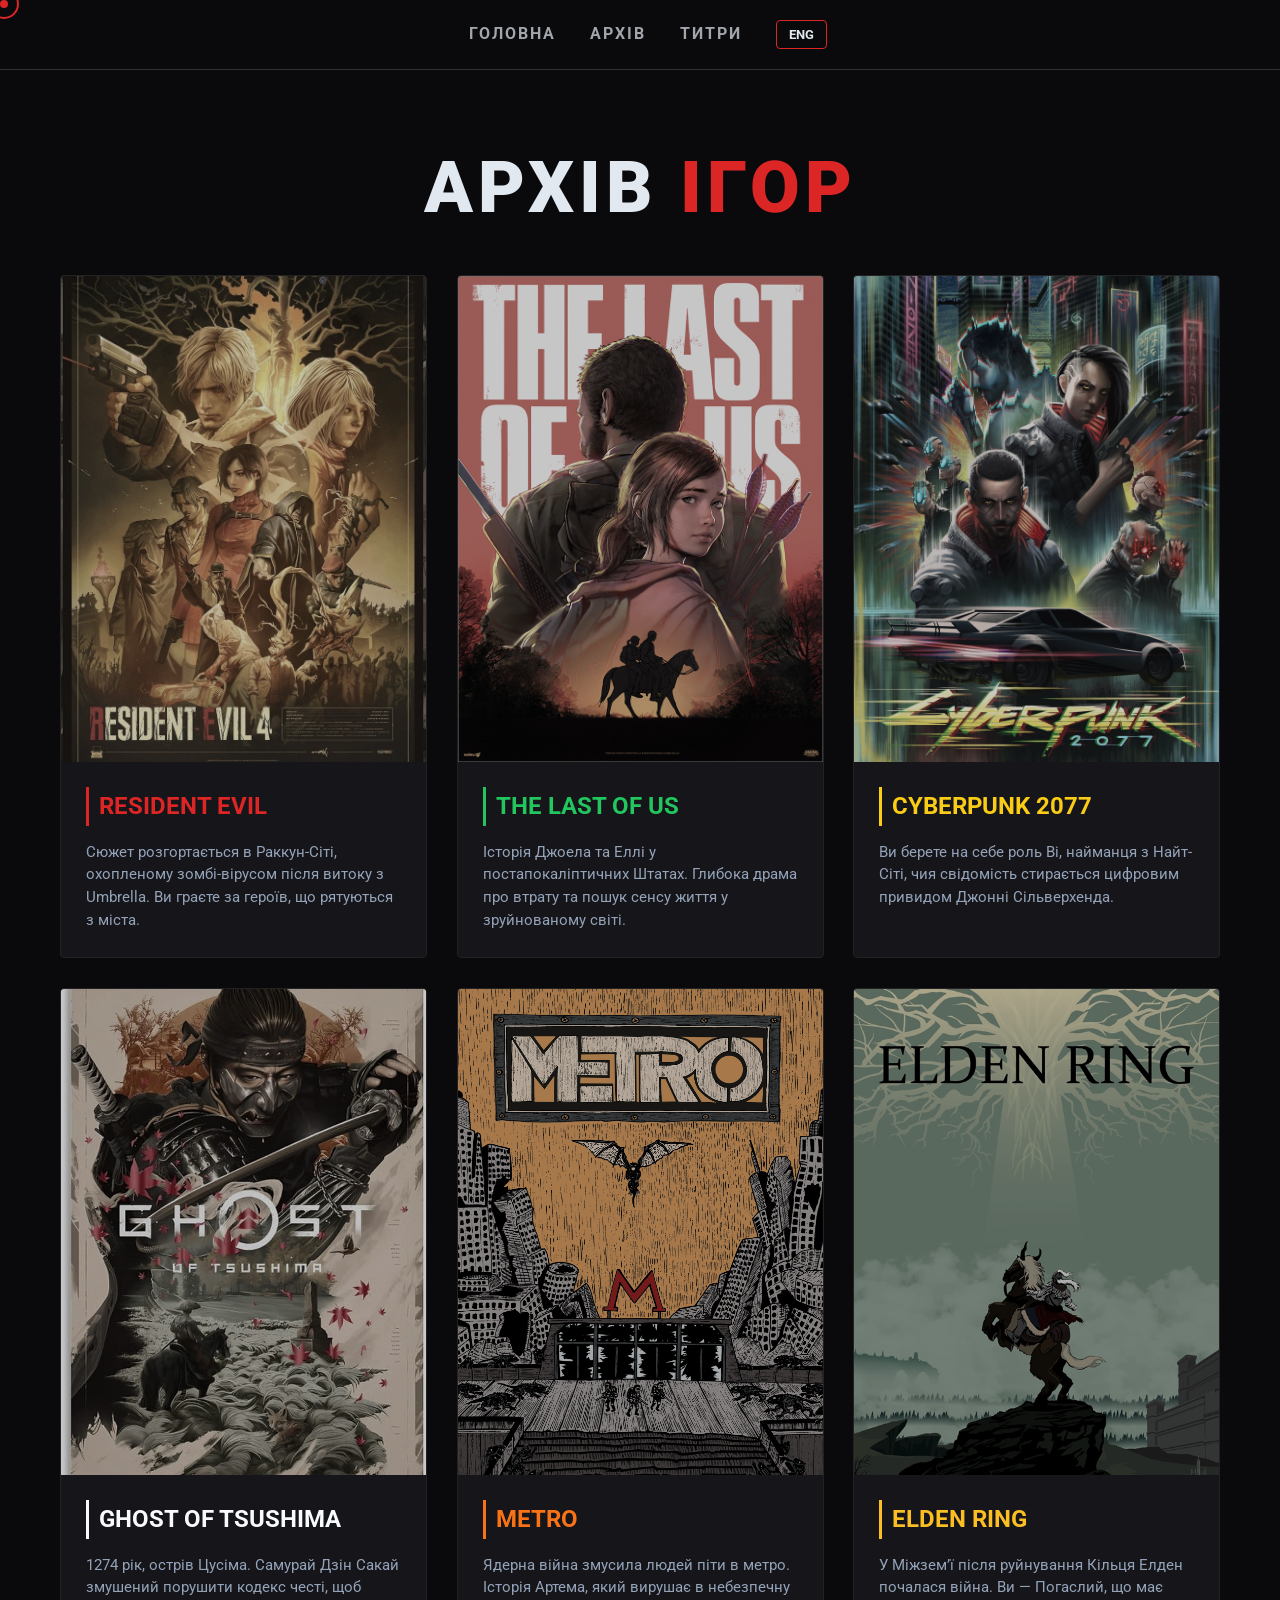
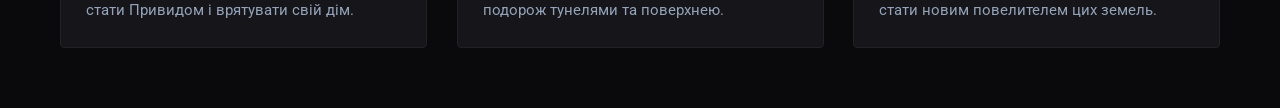
==== archive.html @ 374e3f8d "Add files via upload" ====
<!DOCTYPE html>
<html lang="uk">

<head>
    <meta charset="UTF-8">
    <meta name="viewport" content="width=device-width, initial-scale=1.0">
    <title>The Archive | Cinematic Shadows</title>
    <link rel="stylesheet" href="style/style.css">
</head>

<body>
    <header>
        <nav>
            <a href="index.html" data-lang="nav_home">Home</a>
            <a href="archive.html" data-lang="nav_archive">The Archive</a>
            <a href="credits.html" data-lang="nav_credits">Credits</a>
            <button id="lang-switch" class="lang-btn">ENG</button>
        </nav>
    </header>

    <main>
        <h1 class="page-title" style="text-align: center;" data-lang="archive_title">The <span>Archive</span></h1>
        <div class="games-grid">
            <article class="game-card re">
                <div class="card-image"><img src="images/re.jpg" alt="Resident Evil"></div>
                <div class="game-info">
                    <h2>Resident Evil</h2>
                    <p data-lang="re_desc">Сюжет розгортається в Раккун-Сіті, охопленому зомбі-вірусом після витоку з
                        лабораторій корпорації Umbrella...</p>
                </div>
            </article>
            <article class="game-card tlou">
                <div class="card-image"><img src="images/tlou.jpg" alt="The Last of Us"></div>
                <div class="game-info">
                    <h2>The Last of Us</h2>
                    <p data-lang="tlou_desc">Історія Джоела та Еллі, які перетинають постапокаліптичні Штати через
                        двадцять років після пандемії...</p>
                </div>
            </article>
            <article class="game-card cyberpunk">
                <div class="card-image"><img src="images/cyberpunk.jpg" alt="Cyberpunk 2077"></div>
                <div class="game-info">
                    <h2>Cyberpunk 2077</h2>
                    <p data-lang="cp_desc">Ви берете на себе роль Ві, найманця з Найт-Сіті, чия свідомість починає
                        повільно стиратися цифровим привидом Джонні...</p>
                </div>
            </article>
            <article class="game-card ghost">
                <div class="card-image"><img src="images/got.jpg" alt="Ghost of Tsushima"></div>
                <div class="game-info">
                    <h2>Ghost of Tsushima</h2>
                    <p data-lang="got_desc">Сюжет переносить у 1274 рік на острів Цусіма під час монгольської навали.
                        Самурай Дзін Сакай змушений переглянути свої погляди...</p>
                </div>
            </article>
            <article class="game-card metro">
                <div class="card-image"><img src="images/metro.jpg" alt="Metro Exodus"></div>
                <div class="game-info">
                    <h2>Metro</h2>
                    <p data-lang="metro_desc">Глобальна ядерна війна змусила вцілілих переселитися в глибини
                        метрополітену. Сюжет розповідає про Артема...</p>
                </div>
            </article>
            <article class="game-card elden">
                <div class="card-image"><img src="images/elden.jpg" alt="Elden Ring"></div>
                <div class="game-info">
                    <h2>Elden Ring</h2>
                    <p data-lang="elden_desc">Історія Міжзем’я, де після руйнування Кільця Елден та зникнення королеви
                        Маріки почалися війни між її напівбогами...</p>
                </div>
            </article>
        </div>
    </main>
    <div class="cursor"></div>
    <div class="cursor-follower"></div>
    <script src="js/script.js"></script>
</body>

</html>
---- style/style.css ----
@import url('https://fonts.googleapis.com/css2?family=Roboto:wght@300;400;700;900&display=swap');

:root {
    --bg-main: #0a0a0c;
    --bg-card: #15151a;
    --text-main: #e2e8f0;
    --text-muted: #94a3b8;
    --accent-red: #dc2626;
    --accent-yellow: #facc15;
    --border: #222222;
    --transition: all 0.4s cubic-bezier(0.23, 1, 0.32, 1);
}

* {
    margin: 0;
    padding: 0;
    box-sizing: border-box;
}

html,
body {
    cursor: none;
}

a,
.game-card {
    cursor: none;
    /* Убеждаемся, что на ссылках он тоже спрятан */
}

/* Основная точка - теперь без задержек */
.cursor {
    width: 8px;
    height: 8px;
    background-color: var(--accent-red);
    border-radius: 50%;
    position: fixed;
    top: 0;
    left: 0;
    pointer-events: none;
    z-index: 9999;
    /* Убрали transition совсем для мгновенного отклика */
}

/* Кольцо-преследователь */
.cursor-follower {
    width: 30px;
    height: 30px;
    border: 2px solid var(--accent-red);
    border-radius: 50%;
    position: fixed;
    top: 0;
    left: 0;
    pointer-events: none;
    z-index: 9998;
    /* Оставляем только для изменения цвета и размера, но не для движения */
    transition: background 0.3s ease, border-color 0.3s ease, transform 0.1s ease-out;
}

body {
    font-family: 'Roboto', sans-serif;
    background-color: var(--bg-main);
    color: var(--text-main);
    display: flex;
    flex-direction: column;
    min-height: 100vh;
    line-height: 1.6;
    overflow-x: hidden;
}

/* Навигация */
header,
footer {
    background: rgba(10, 10, 12, 0.95);
    padding: 20px 0;
    text-align: center;
    border-bottom: 1px solid #333;
    z-index: 10;
}

footer {
    border-bottom: none;
    border-top: 1px solid #333;
    margin-top: auto;
}

nav a {
    color: var(--text-main);
    text-decoration: none;
    font-weight: 700;
    margin: 0 15px;
    text-transform: uppercase;
    letter-spacing: 2px;
    transition: var(--transition);
    opacity: 0.7;
}

nav a:hover {
    color: var(--accent-red);
    opacity: 1;
}

/* Герой-секция (ФОН ТЕПЕРЬ ТУТ) */
.hero {
    position: relative;
    height: 60vh;
    display: flex;
    flex-direction: column;
    justify-content: center;
    align-items: center;
    text-align: center;
    background: linear-gradient(to bottom, rgba(10, 10, 12, 0.6), var(--bg-main)),
        url('../images/hero-bg.jpg') no-repeat center center / cover;
    padding: 0 20px;
}

.hero h1,
.page-title {
    font-size: 4.5rem;
    font-weight: 900;
    letter-spacing: 5px;
    margin-bottom: 20px;
    text-transform: uppercase;
}

.hero h1 span,
.page-title span {
    color: var(--accent-red);
}

.hero p {
    font-size: 1.2rem;
    color: var(--text-muted);
    max-width: 800px;
    text-shadow: 0 2px 4px rgba(0, 0, 0, 0.5);
}

/* Сетка карточек */
main {
    flex: 1;
    padding: 60px 20px;
    max-width: 1200px;
    margin: 0 auto;
    width: 100%;
}

/* Продвинутая сетка 3x3 */
.games-grid {
    display: grid;
    grid-template-columns: repeat(auto-fit, minmax(320px, 1fr));
    gap: 30px;
    margin-top: 30px;
    width: 100%;
    max-width: 1200px;
    margin-left: auto;
    margin-right: auto;
}

.game-card {
    background: var(--bg-card);
    border: 1px solid var(--border);
    border-radius: 4px;
    transition: var(--transition);
    overflow: hidden;
    display: flex;
    flex-direction: column;
    will-change: transform;
    /* Оптимизация Senior-уровня */
    opacity: 0;
        transform: translateY(50px);
        transition: all 0.8s cubic-bezier(0.23, 1, 0.32, 1);
        will-change: transform, opacity;
}

.game-card.reveal {
    opacity: 1;
    transform: translateY(0);
}

.game-card:hover {
    transform: translateY(-12px) scale(1.02);
    border-color: var(--accent-red);
    box-shadow: 0 20px 40px rgba(0, 0, 0, 0.6), 0 0 20px rgba(220, 38, 38, 0.1);
}

.card-image {
    width: 100%;
    aspect-ratio: 3 / 4;
    overflow: hidden;
}

.card-image img {
    width: 100%;
    height: 100%;
    object-fit: cover;
    filter: grayscale(40%) brightness(0.8);
    transition: var(--transition);
}

.game-card:hover img {
    filter: grayscale(0%) brightness(1);
    transform: scale(1.05);
}

.game-info {
    padding: 25px;
    text-align: left;
}

.game-info h2 {
    font-size: 1.5rem;
    margin-bottom: 15px;
    text-transform: uppercase;
    border-left: 3px solid var(--accent-red);
    padding-left: 10px;
}

.game-info p {
    font-size: 0.95rem;
    color: var(--text-muted);
    line-height: 1.5;
}

/* Цвета названий в стиле игр */
.re h2 {
    color: var(--accent-red);
    border-color: var(--accent-red);
}

.tlou h2 {
    color: #22c55e;
    border-color: #22c55e;
}

.cyberpunk h2 {
    color: var(--accent-yellow);
    border-color: var(--accent-yellow);
}

.ghost h2 {
    color: #f8fafc;
    border-color: #f8fafc;
}

/* Новые стили */
.metro h2 {
    color: #f97316;
    border-color: #f97316;
}

/* Оранжевый спартанский */
.elden h2 {
    color: #fbbf24;
    border-color: #fbbf24;
}

/* Золото Междуземья */

/* Credits */
.credits-content {
    display: grid;
    grid-template-columns: repeat(auto-fit, minmax(200px, 1fr));
    gap: 40px;
    margin-top: 50px;
}

.credits-block h3 {
    color: var(--accent-red);
    font-size: 0.8rem;
    text-transform: uppercase;
    letter-spacing: 3px;
    margin-bottom: 10px;
}

.credits-block p {
    font-size: 1.4rem;
    font-weight: 700;
}


/* Адаптив: Планшеты (2 колонки) */
@media (max-width: 1024px) {
    .games-grid {
        grid-template-columns: repeat(2, 1fr);
        gap: 20px;
    }
}

/* Адаптив: Мобильные устройства (1 колонка) */
@media (max-width: 650px) {
    .games-grid {
        grid-template-columns: 1fr;
        max-width: 400px;
    }

    .page-title {
        font-size: 2.5rem;
    }
}

.lang-btn {
    background: transparent;
    border: 1px solid var(--accent-red);
    color: var(--text-main);
    padding: 6px 12px;
    margin-left: 15px;
    font-family: 'Roboto', sans-serif;
    font-weight: 700;
    font-size: 0.8rem;
    cursor: none;
    transition: var(--transition);
    border-radius: 4px;
    text-transform: uppercase;
}

.lang-btn:hover {
    background: var(--accent-red);
    box-shadow: 0 0 15px rgba(220, 38, 38, 0.4);
}
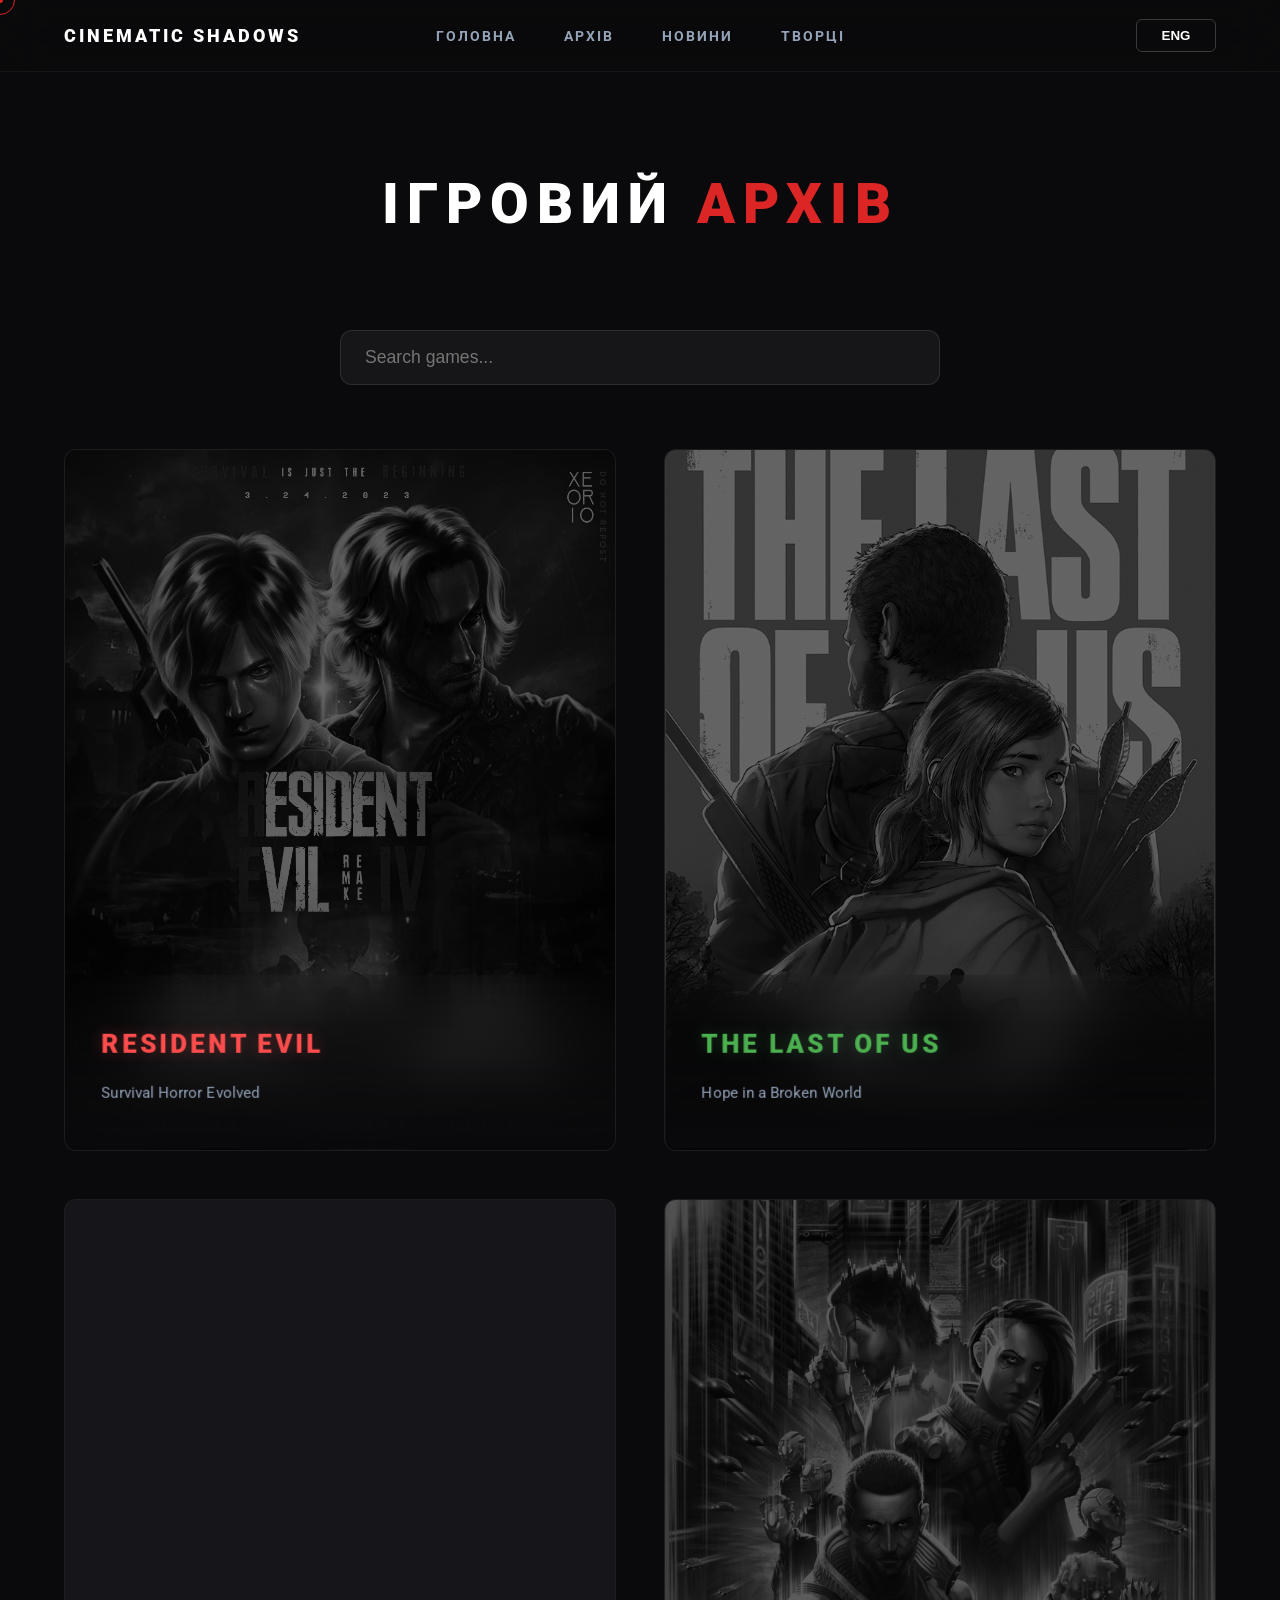
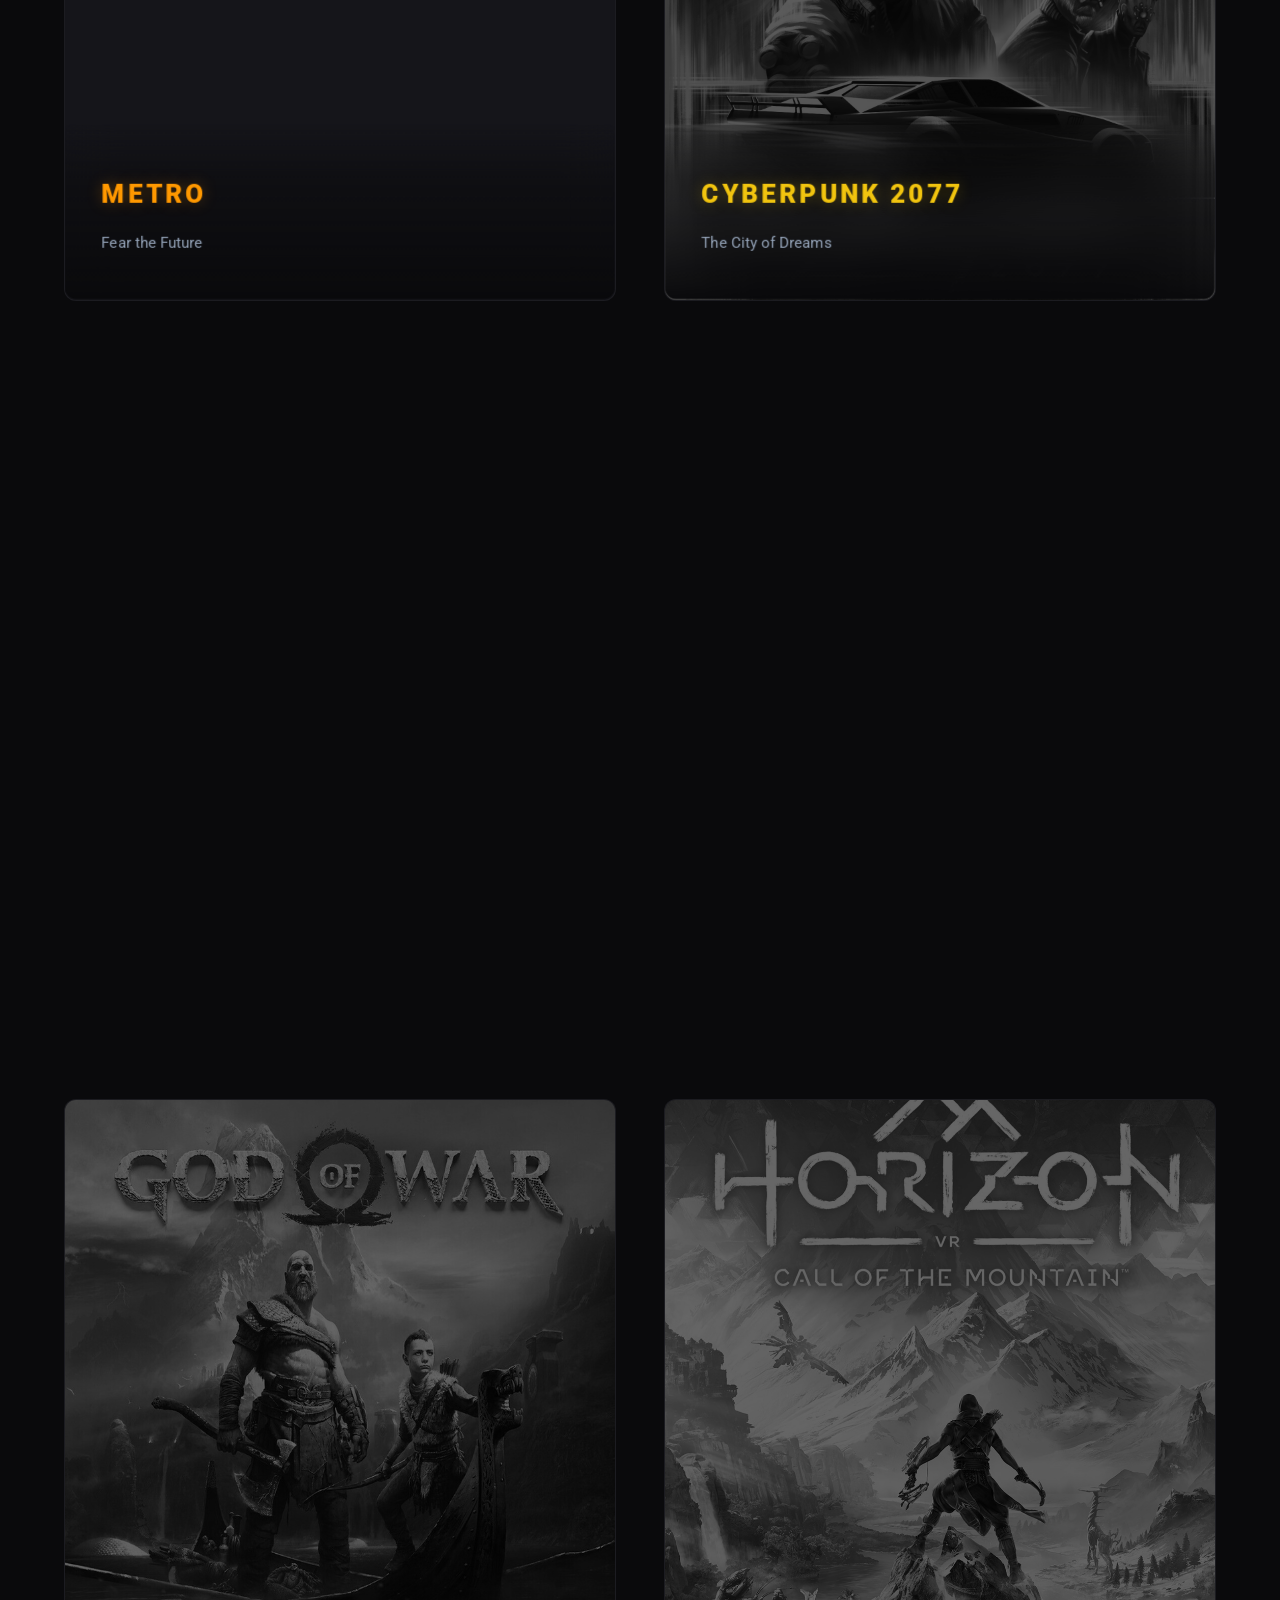
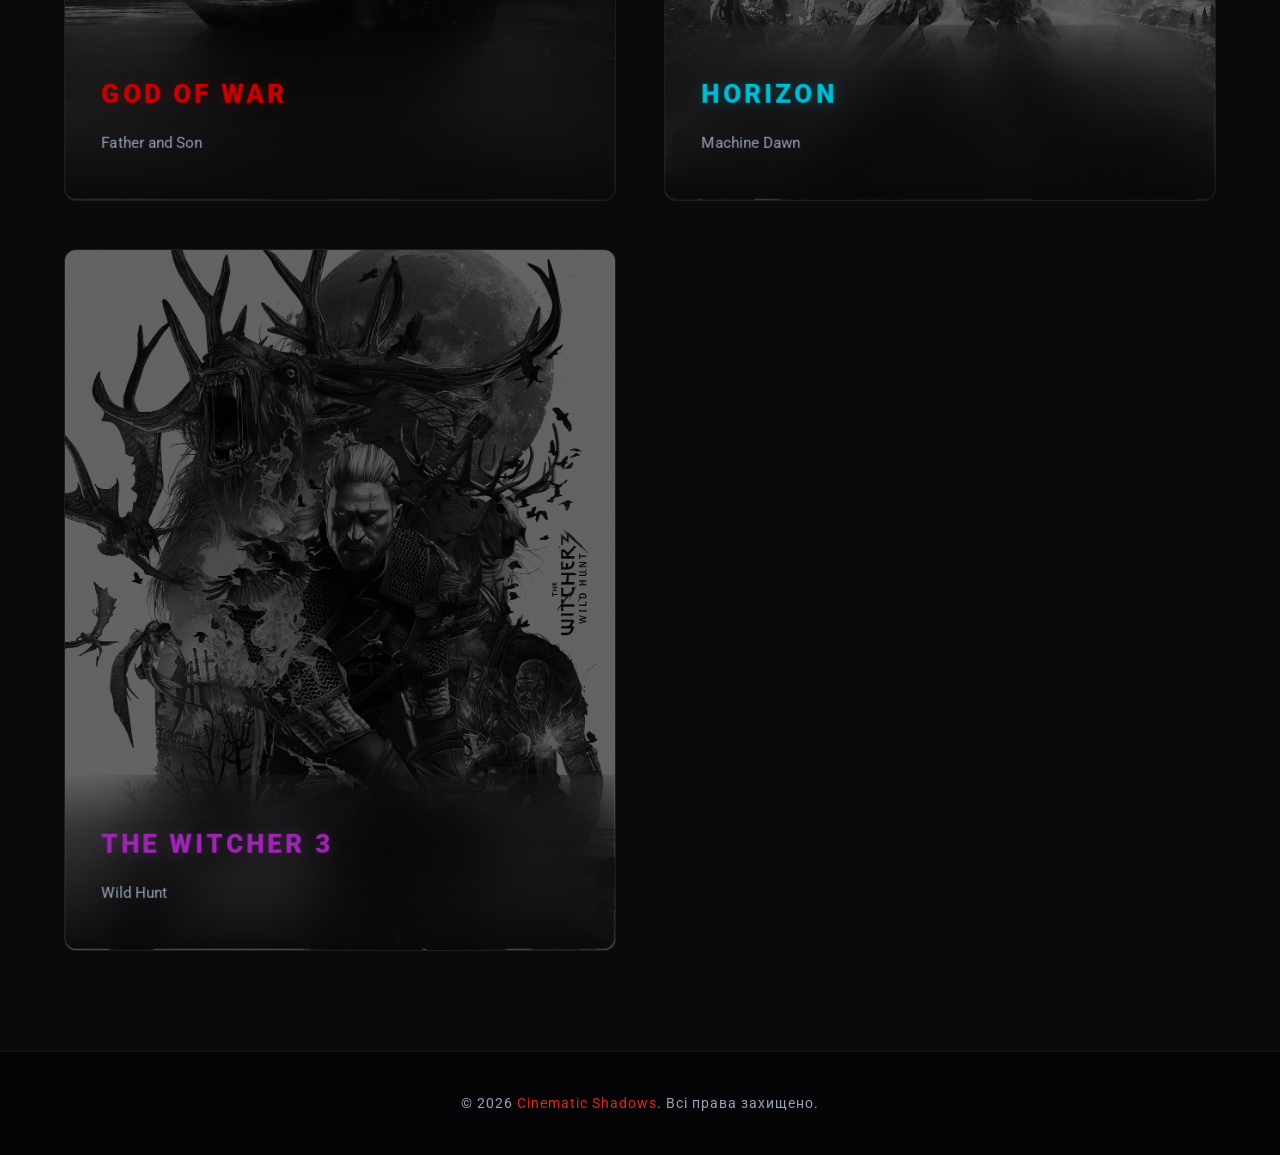
==== commit 7fc7d14f: "Add files via upload" ====
--- a/archive.html
+++ b/archive.html
@@ -4,76 +4,59 @@
 <head>
     <meta charset="UTF-8">
     <meta name="viewport" content="width=device-width, initial-scale=1.0">
-    <title>The Archive | Cinematic Shadows</title>
-    <link rel="stylesheet" href="style/style.css">
+    <meta name="view-transition" content="same-origin">
+    <title>Cinematic Shadows | Archive</title>
+    <link rel="preconnect" href="https://fonts.googleapis.com">
+    <link rel="preconnect" href="https://fonts.gstatic.com" crossorigin>
+    <link href="https://fonts.googleapis.com/css2?family=Roboto:wght@300;400;700;900&display=swap" rel="stylesheet">
+    <link rel="stylesheet" href="css/styles.css">
 </head>
 
-<body>
+<body class="dark-mode">
+    <div id="preloader"><div class="loader-text">LOADING...</div></div>
+    <div class="cursor"><span class="cursor-label"></span></div>
+    <div class="cursor-follower"></div>
+
     <header>
         <nav>
-            <a href="index.html" data-lang="nav_home">Home</a>
-            <a href="archive.html" data-lang="nav_archive">The Archive</a>
-            <a href="credits.html" data-lang="nav_credits">Credits</a>
-            <button id="lang-switch" class="lang-btn">ENG</button>
+            <a href="index.html" class="logo" data-lang-key="site_logo">CINEMATIC SHADOWS</a>
+            <ul class="nav-links">
+                <li><a href="index.html" data-lang-key="nav_home">Головна</a></li>
+                <li><a href="archive.html" data-lang-key="nav_archive">Архів</a></li>
+                <li><a href="news.html" data-lang-key="nav_news">Новини</a></li>
+                <li><a href="credits.html" data-lang-key="nav_credits">Творці</a></li>
+            </ul>
+            <div class="lang-switcher">
+                <button id="lang-toggle" class="btn-lang">ENG</button>
+            </div>
         </nav>
     </header>
 
     <main>
-        <h1 class="page-title" style="text-align: center;" data-lang="archive_title">The <span>Archive</span></h1>
-        <div class="games-grid">
-            <article class="game-card re">
-                <div class="card-image"><img src="images/re.jpg" alt="Resident Evil"></div>
-                <div class="game-info">
-                    <h2>Resident Evil</h2>
-                    <p data-lang="re_desc">Сюжет розгортається в Раккун-Сіті, охопленому зомбі-вірусом після витоку з
-                        лабораторій корпорації Umbrella...</p>
-                </div>
-            </article>
-            <article class="game-card tlou">
-                <div class="card-image"><img src="images/tlou.jpg" alt="The Last of Us"></div>
-                <div class="game-info">
-                    <h2>The Last of Us</h2>
-                    <p data-lang="tlou_desc">Історія Джоела та Еллі, які перетинають постапокаліптичні Штати через
-                        двадцять років після пандемії...</p>
-                </div>
-            </article>
-            <article class="game-card cyberpunk">
-                <div class="card-image"><img src="images/cyberpunk.jpg" alt="Cyberpunk 2077"></div>
-                <div class="game-info">
-                    <h2>Cyberpunk 2077</h2>
-                    <p data-lang="cp_desc">Ви берете на себе роль Ві, найманця з Найт-Сіті, чия свідомість починає
-                        повільно стиратися цифровим привидом Джонні...</p>
-                </div>
-            </article>
-            <article class="game-card ghost">
-                <div class="card-image"><img src="images/got.jpg" alt="Ghost of Tsushima"></div>
-                <div class="game-info">
-                    <h2>Ghost of Tsushima</h2>
-                    <p data-lang="got_desc">Сюжет переносить у 1274 рік на острів Цусіма під час монгольської навали.
-                        Самурай Дзін Сакай змушений переглянути свої погляди...</p>
-                </div>
-            </article>
-            <article class="game-card metro">
-                <div class="card-image"><img src="images/metro.jpg" alt="Metro Exodus"></div>
-                <div class="game-info">
-                    <h2>Metro</h2>
-                    <p data-lang="metro_desc">Глобальна ядерна війна змусила вцілілих переселитися в глибини
-                        метрополітену. Сюжет розповідає про Артема...</p>
-                </div>
-            </article>
-            <article class="game-card elden">
-                <div class="card-image"><img src="images/elden.jpg" alt="Elden Ring"></div>
-                <div class="game-info">
-                    <h2>Elden Ring</h2>
-                    <p data-lang="elden_desc">Історія Міжзем’я, де після руйнування Кільця Елден та зникнення королеви
-                        Маріки почалися війни між її напівбогами...</p>
-                </div>
-            </article>
+        <section class="archive-section">
+            <h2 class="section-title reveal">
+                <span class="white" data-lang-key="archive_title_white">ІГРОВИЙ</span> <span class="red"
+                    data-lang-key="archive_title_red">АРХІВ</span>
+            </h2>
+
+            <div class="search-container reveal" style="max-width: 600px; margin: 0 auto 4rem; position: relative;">
+                <input type="text" id="game-search" placeholder="Search games..." style="width: 100%; padding: 1rem 1.5rem; background: rgba(255,255,255,0.05); border: 1px solid rgba(255,255,255,0.1); border-radius: var(--radius-md); color: var(--white); font-size: 1.1rem; outline: none; transition: border-color 0.3s ease;">
+            </div>
+
+            <div id="games-grid" class="games-grid">
+                <!-- Cards will be rendered dynamically by script.js -->
+            </div>
+        </section>
+    </main>
+
+    <footer>
+        <div class="footer-content">
+            <p>&copy; 2026 <span class="red">Cinematic Shadows</span>. <span data-lang-key="footer_rights">Всі права
+                    захищено.</span></p>
         </div>
-    </main>
-    <div class="cursor"></div>
-    <div class="cursor-follower"></div>
-    <script src="js/script.js"></script>
+    </footer>
+
+    <script src="js/script.js" type="module"></script>
 </body>
 
 </html>
--- a/css/styles.css
+++ b/css/styles.css
@@ -0,0 +1,665 @@
+:root {
+    --bg-main: #0a0a0c;
+    --bg-card: #15151a;
+    --accent: #dc2626;
+    --white: #ffffff;
+    --text-main: #f8fafc;
+    --text-muted: #94a3b8;
+    --font-primary: 'Roboto', sans-serif;
+    --transition-smooth: all 0.5s cubic-bezier(0.23, 1, 0.32, 1);
+    --letter-spacing-wide: 5px;
+    --radius-md: 12px;
+}
+
+/* Global Reset */
+* {
+    margin: 0;
+    padding: 0;
+    box-sizing: border-box;
+    cursor: none;
+    text-decoration: none !important;
+    /* Force no underlines */
+    list-style: none !important;
+    /* Force no dots */
+    outline: none;
+}
+
+/* Preloader */
+#preloader {
+    position: fixed;
+    top: 0; left: 0;
+    width: 100%; height: 100vh;
+    background: var(--bg-main);
+    z-index: 999999;
+    display: flex;
+    justify-content: center;
+    align-items: center;
+    transition: opacity 0.6s ease-out, visibility 0.6s ease-out;
+}
+
+.loader-text {
+    font-weight: 900;
+    font-size: 1.5rem;
+    letter-spacing: 15px;
+    color: var(--white);
+    animation: pulse 1.5s infinite;
+}
+
+@keyframes pulse {
+    0%, 100% { opacity: 1; }
+    50% { opacity: 0.3; }
+}
+
+body {
+    background-color: var(--bg-main);
+    color: var(--text-main);
+    font-family: var(--font-primary);
+    line-height: 1.6;
+    overflow-x: hidden;
+    min-height: 100vh;
+    display: flex;
+    flex-direction: column;
+}
+
+/* Cinematic Noise Overlay */
+body::after {
+    content: "";
+    position: fixed;
+    top: -50%;
+    left: -50%;
+    width: 200%;
+    height: 200%;
+    background: url('https://grainy-gradients.vercel.app/noise.svg');
+    opacity: 0.05;
+    pointer-events: none;
+    z-index: 9999;
+    animation: grain 8s steps(10) infinite;
+}
+
+@keyframes grain {
+
+    0%,
+    100% {
+        transform: translate(0, 0)
+    }
+
+    10% {
+        transform: translate(-5%, -10%)
+    }
+
+    20% {
+        transform: translate(-15%, 5%)
+    }
+
+    30% {
+        transform: translate(7%, -25%)
+    }
+
+    40% {
+        transform: translate(-5%, 25%)
+    }
+
+    50% {
+        transform: translate(-15%, 10%)
+    }
+
+    60% {
+        transform: translate(15%, 0%)
+    }
+
+    70% {
+        transform: translate(0%, 15%)
+    }
+
+    80% {
+        transform: translate(3%, 35%)
+    }
+
+    90% {
+        transform: translate(-10%, 10%)
+    }
+}
+
+main {
+    flex: 1;
+}
+
+h1,
+h2,
+h3 {
+    text-transform: uppercase;
+    font-weight: 900;
+}
+
+/* Custom Cursor */
+.cursor {
+    width: 6px;
+    height: 6px;
+    background-color: var(--accent);
+    border-radius: 50%;
+    position: fixed;
+    top: 0;
+    left: 0;
+    pointer-events: none;
+    z-index: 99999999;
+    transform: translate(-50%, -50%);
+    transition: transform 0.2s cubic-bezier(0.23, 1, 0.32, 1), background-color 0.3s ease;
+    display: flex;
+    justify-content: center;
+    align-items: center;
+    overflow: hidden;
+}
+
+.cursor-label {
+    font-size: 0;
+    font-weight: 900;
+    color: var(--white);
+    letter-spacing: 1px;
+    text-transform: uppercase;
+    transition: font-size 0.3s ease;
+}
+
+.cursor-follower {
+    width: 30px;
+    height: 30px;
+    border: 1.5px solid var(--accent);
+    border-radius: 50%;
+    position: fixed;
+    top: 0;
+    left: 0;
+    pointer-events: none;
+    z-index: 9999;
+    transform: translate(-50%, -50%);
+    transition: transform 0.1s ease-out, border-color 0.4s ease, width 0.3s ease, height 0.3s ease, opacity 0.3s ease;
+}
+
+.cursor-active .cursor-follower {
+    transform: translate(-50%, -50%) scale(1.5);
+    opacity: 0.5;
+}
+
+.cursor-view .cursor {
+    width: 80px;
+    height: 80px;
+    background-color: var(--accent);
+}
+
+.cursor-view .cursor-label {
+    font-size: 0.7rem;
+}
+
+.cursor-view .cursor-follower {
+    width: 90px;
+    height: 90px;
+    opacity: 0;
+}
+
+.cursor-on-red .cursor {
+    background-color: var(--white);
+}
+
+.cursor-on-red .cursor-follower {
+    border-color: var(--white);
+}
+
+/* Navigation & Header */
+header {
+    padding: 1.2rem 5%;
+    position: fixed;
+    width: 100%;
+    top: 0;
+    z-index: 100;
+    background: rgba(10, 10, 12, 0.9);
+    backdrop-filter: blur(20px);
+    border-bottom: 1px solid rgba(255, 255, 255, 0.05);
+}
+
+nav {
+    display: grid;
+    grid-template-columns: 250px 1fr 250px;
+    /* Stable fixed side columns */
+    align-items: center;
+}
+
+.logo {
+    font-weight: 900;
+    font-size: 1.1rem;
+    letter-spacing: 3px;
+    color: var(--white);
+    transition: var(--transition-smooth);
+    view-transition-name: site-logo;
+}
+
+
+.logo:hover {
+    color: var(--accent);
+}
+
+.nav-links {
+    display: flex;
+    gap: 3rem;
+    justify-self: center;
+}
+
+.nav-links a {
+    font-size: 0.85rem;
+    font-weight: 700;
+    color: var(--text-muted);
+    text-transform: uppercase;
+    letter-spacing: 2px;
+    transition: var(--transition-smooth);
+}
+
+.nav-links a:hover {
+    color: var(--accent);
+}
+
+.lang-switcher {
+    justify-self: end;
+}
+
+.btn-lang {
+    background: transparent;
+    border: 1px solid rgba(255, 255, 255, 0.2);
+    color: var(--white);
+    padding: 0.5rem 1.4rem;
+    font-weight: 700;
+    border-radius: 6px;
+    min-width: 80px;
+    /* Stable width */
+    text-align: center;
+    transition: var(--transition-smooth);
+}
+
+.btn-lang:hover {
+    border-color: var(--accent);
+    background: var(--accent);
+}
+
+/* --- Global Transition Settings --- */
+::view-transition-old(root),
+::view-transition-new(root) {
+    animation-duration: 0.8s;
+    animation-timing-function: cubic-bezier(0.23, 1, 0.32, 1);
+}
+
+.game-detail-hero {
+    view-transition-name: active-game-hero;
+}
+
+/* Hero Section */
+.hero {
+    height: 100vh;
+    display: flex;
+    justify-content: center;
+    align-items: center;
+    text-align: center;
+    position: relative;
+    padding: 0 5%;
+}
+
+.hero-bg {
+    position: absolute;
+    top: 0;
+    left: 0;
+    width: 100%;
+    height: 100%;
+    background-size: cover;
+    background-position: center;
+    z-index: -1;
+}
+
+.split-title {
+    font-size: clamp(3rem, 10vw, 6rem);
+    margin-bottom: 2rem;
+    letter-spacing: 10px;
+}
+
+.white {
+    color: var(--white);
+}
+
+.red {
+    color: var(--accent);
+}
+
+.hero p {
+    font-size: 1.2rem;
+    color: var(--text-muted);
+    margin-bottom: 3rem;
+    letter-spacing: 5px;
+}
+
+.btn-primary {
+    display: inline-block;
+    padding: 1.2rem 4rem;
+    background: var(--accent);
+    color: var(--white);
+    font-weight: 900;
+    letter-spacing: 3px;
+    border-radius: 8px;
+    transition: var(--transition-smooth);
+    box-shadow: 0 10px 30px rgba(220, 38, 38, 0.3);
+}
+
+.btn-primary:hover {
+    transform: translateY(-5px);
+    background: #ff1f1f;
+    box-shadow: 0 15px 40px rgba(220, 38, 38, 0.5);
+}
+
+/* Game Cards Archive */
+.archive-section {
+    padding: 160px 5% 100px;
+}
+
+.section-title {
+    text-align: center;
+    font-size: clamp(2rem, 5vw, 3.5rem);
+    margin-bottom: 5rem;
+    letter-spacing: 8px;
+}
+
+.games-grid {
+    display: grid;
+    grid-template-columns: repeat(auto-fill, minmax(400px, 1fr));
+    gap: 3rem;
+    view-transition-name: games-grid;
+}
+
+
+.game-card {
+    background-color: var(--bg-card);
+    border-radius: var(--radius-md);
+    overflow: hidden;
+    position: relative;
+    transition: transform 0.6s cubic-bezier(0.23, 1, 0.32, 1),
+        box-shadow 0.8s cubic-bezier(0.23, 1, 0.32, 1),
+        border-color 0.6s ease;
+    border: 1px solid rgba(255, 255, 255, 0.03);
+    transform-style: preserve-3d;
+    perspective: 1000px;
+    transform: translateZ(0);
+    /* Hardware Acceleration */
+    backface-visibility: hidden;
+}
+
+
+.card-image {
+    height: 700px;
+    background-size: cover;
+    background-position: center;
+    filter: grayscale(100%) brightness(0.4);
+    transition: transform 1.2s cubic-bezier(0.23, 1, 0.32, 1),
+        filter 1s cubic-bezier(0.23, 1, 0.32, 1);
+}
+
+.card-info {
+    position: absolute;
+    bottom: -1px;
+    left: -1px;
+    width: calc(100% + 2px);
+    padding: 3rem 2.5rem;
+    background: linear-gradient(to top, rgba(10, 10, 12, 1) 0%, rgba(10, 10, 12, 0.5) 70%, transparent 100%);
+    backdrop-filter: blur(25px);
+    z-index: 2;
+    transition: var(--transition-smooth);
+    transform: translateZ(10px);
+    will-change: transform, opacity;
+}
+
+
+.game-title {
+    font-size: 1.6rem;
+    margin-bottom: 1rem;
+    letter-spacing: 3px;
+    transition: color 0.4s ease;
+}
+
+.game-desc {
+    font-size: 0.95rem;
+    color: var(--text-muted);
+    line-height: 1.6;
+    max-width: 90%;
+    transition: color 0.4s ease;
+}
+
+.game-card:hover {
+    transform: translateY(-10px) scale(1.01);
+    border-color: rgba(255, 255, 255, 0.15);
+}
+
+.game-card:hover .card-image {
+    filter: grayscale(0%) brightness(0.9);
+    transform: scale(1.05) translateZ(20px);
+}
+
+/* Game Theme Glows */
+.game-card[data-game="resident-evil"]:hover {
+    box-shadow: 0 20px 50px rgba(255, 77, 77, 0.15);
+}
+
+.game-card[data-game="tlou"]:hover {
+    box-shadow: 0 20px 50px rgba(76, 175, 80, 0.15);
+}
+
+.game-card[data-game="metro"]:hover {
+    box-shadow: 0 20px 50px rgba(255, 152, 0, 0.15);
+}
+
+.game-card[data-game="cyberpunk"]:hover {
+    box-shadow: 0 20px 50px rgba(241, 196, 15, 0.15);
+}
+
+.game-card[data-game="ghost"]:hover {
+    box-shadow: 0 20px 50px rgba(255, 255, 255, 0.1);
+}
+
+.game-card[data-game="elden-ring"]:hover {
+    box-shadow: 0 20px 50px rgba(212, 175, 55, 0.15);
+}
+
+.game-card[data-game="gow"]:hover {
+    box-shadow: 0 20px 50px rgba(204, 0, 0, 0.15);
+}
+
+.game-card[data-game="horizon"]:hover {
+    box-shadow: 0 20px 50px rgba(0, 188, 212, 0.15);
+}
+
+.game-card[data-game="witcher"]:hover {
+    box-shadow: 0 20px 50px rgba(156, 39, 176, 0.15);
+}
+
+/* Game Colors */
+.game-card[data-game="resident-evil"] .game-title {
+    color: #ff4d4d;
+    text-shadow: 0 0 15px rgba(255, 77, 77, 0.3);
+}
+
+.game-card[data-game="tlou"] .game-title {
+    color: #4caf50;
+    text-shadow: 0 0 15px rgba(76, 175, 80, 0.3);
+}
+
+.game-card[data-game="metro"] .game-title {
+    color: #ff9800;
+    text-shadow: 0 0 15px rgba(255, 152, 0, 0.3);
+}
+
+.game-card[data-game="cyberpunk"] .game-title {
+    color: #f1c40f;
+    text-shadow: 0 0 15px rgba(241, 196, 15, 0.3);
+}
+
+.game-card[data-game="ghost"] .game-title {
+    color: #ffffff;
+    text-shadow: 0 0 15px rgba(255, 255, 255, 0.3);
+}
+
+.game-card[data-game="elden-ring"] .game-title {
+    color: #d4af37;
+    text-shadow: 0 0 15px rgba(212, 175, 55, 0.3);
+}
+
+.game-card[data-game="gow"] .game-title {
+    color: #cc0000;
+    text-shadow: 0 0 15px rgba(204, 0, 0, 0.3);
+}
+
+.game-card[data-game="horizon"] .game-title {
+    color: #00bcd4;
+    text-shadow: 0 0 15px rgba(0, 188, 212, 0.3);
+}
+
+.game-card[data-game="witcher"] .game-title {
+    color: #9c27b0;
+    text-shadow: 0 0 15px rgba(156, 39, 176, 0.3);
+}
+
+/* Credits Page AAA Design */
+.credits-section {
+    padding: 160px 5% 100px;
+    max-width: 1200px;
+    margin: 0 auto;
+    width: 100%;
+}
+
+.credits-row {
+    display: flex;
+    align-items: center;
+    padding: 2.5rem 0;
+    border-bottom: 1px solid rgba(255, 255, 255, 0.05);
+}
+
+.credits-label {
+    width: 300px;
+    font-size: 0.9rem;
+    font-weight: 900;
+    color: var(--text-muted);
+    letter-spacing: 3px;
+    text-transform: uppercase;
+}
+
+.credits-line {
+    flex: 1;
+    height: 1px;
+    background: linear-gradient(to right, var(--accent), transparent);
+    margin: 0 3rem;
+    opacity: 0.2;
+}
+
+.credits-data {
+    font-size: 2rem;
+    font-weight: 900;
+    letter-spacing: 2px;
+    text-transform: uppercase;
+}
+
+.red-accent {
+    color: var(--accent);
+}
+
+/* Footer Global Consistency */
+footer {
+    padding: 2.5rem 5%;
+    background: #050507;
+    text-align: center;
+    border-top: 1px solid rgba(255, 255, 255, 0.05);
+}
+
+footer p {
+    font-size: 0.9rem;
+    color: var(--text-muted);
+    letter-spacing: 1px;
+}
+
+/* Animations */
+.reveal {
+    opacity: 0;
+    transform: translateY(40px);
+    transition: opacity 1.2s cubic-bezier(0.23, 1, 0.32, 1), transform 1.2s cubic-bezier(0.23, 1, 0.32, 1);
+}
+
+.reveal.active {
+    opacity: 1;
+    transform: translateY(0);
+}
+
+@media (max-width: 900px) {
+    nav {
+        grid-template-columns: 1fr auto;
+    }
+
+    .nav-links {
+        display: none;
+    }
+
+    .credits-row {
+        flex-direction: column;
+        align-items: flex-start;
+    }
+
+    .credits-label {
+        margin-bottom: 1rem;
+    }
+
+    .credits-line {
+        display: none;
+    }
+
+    .credits-data {
+        font-size: 1.5rem;
+    }
+}
+
+/* Lightbox Gallery */
+.lightbox {
+    position: fixed;
+    top: 0; left: 0; width: 100%; height: 100vh;
+    background: rgba(0, 0, 0, 0.9);
+    backdrop-filter: blur(20px);
+    z-index: 9999999;
+    display: flex;
+    justify-content: center;
+    align-items: center;
+    opacity: 0;
+    visibility: hidden;
+    transition: opacity 0.4s ease, visibility 0.4s ease;
+}
+
+.lightbox.active {
+    opacity: 1;
+    visibility: visible;
+}
+
+.lightbox-img {
+    max-width: 90%;
+    max-height: 90vh;
+    object-fit: contain;
+    border-radius: var(--radius-md);
+    box-shadow: 0 20px 60px rgba(0,0,0,0.8);
+    transform: scale(0.95);
+    transition: transform 0.4s cubic-bezier(0.23, 1, 0.32, 1);
+}
+
+.lightbox.active .lightbox-img {
+    transform: scale(1);
+}
+
+.lightbox-close {
+    position: absolute;
+    top: 30px;
+    right: 40px;
+    font-size: 3rem;
+    color: var(--white);
+    background: transparent;
+    border: none;
+    font-weight: 300;
+    line-height: 1;
+    transition: color 0.3s ease;
+}
+
+.lightbox-close:hover {
+    color: var(--accent);
+}
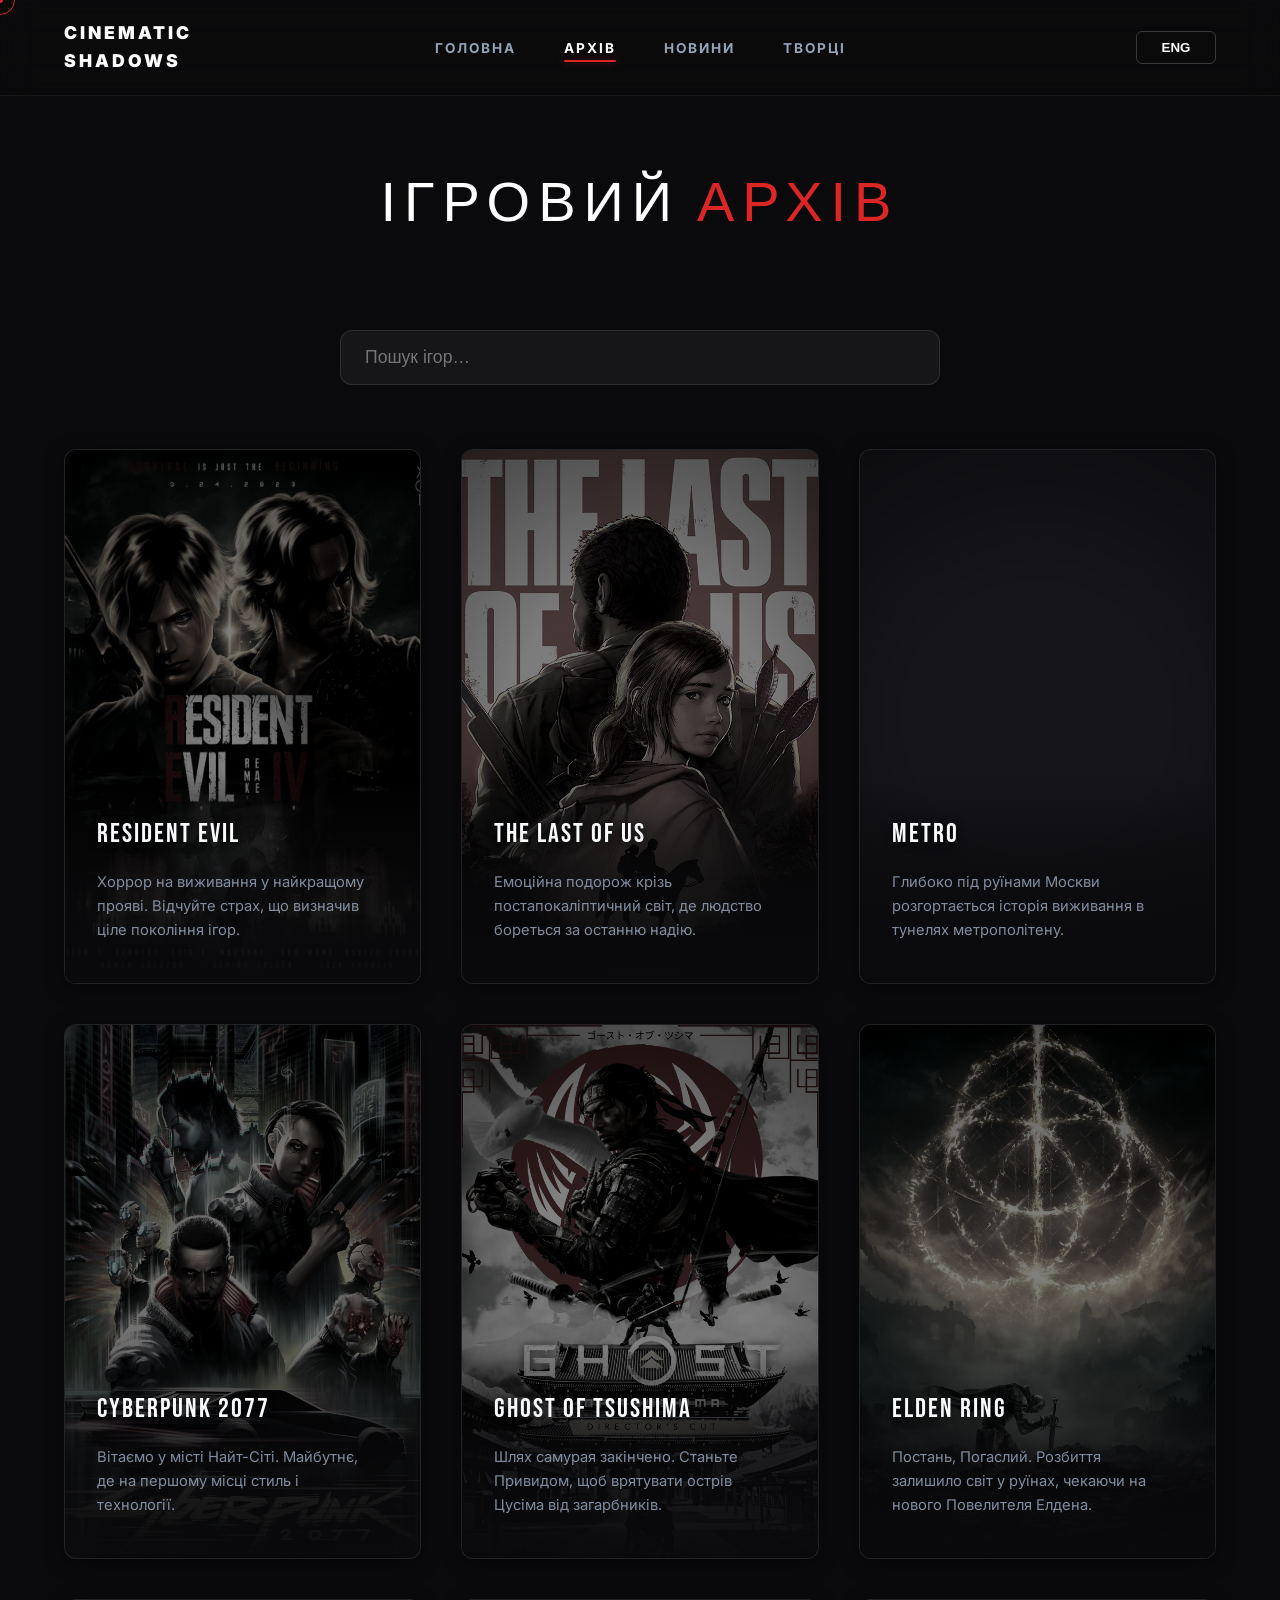
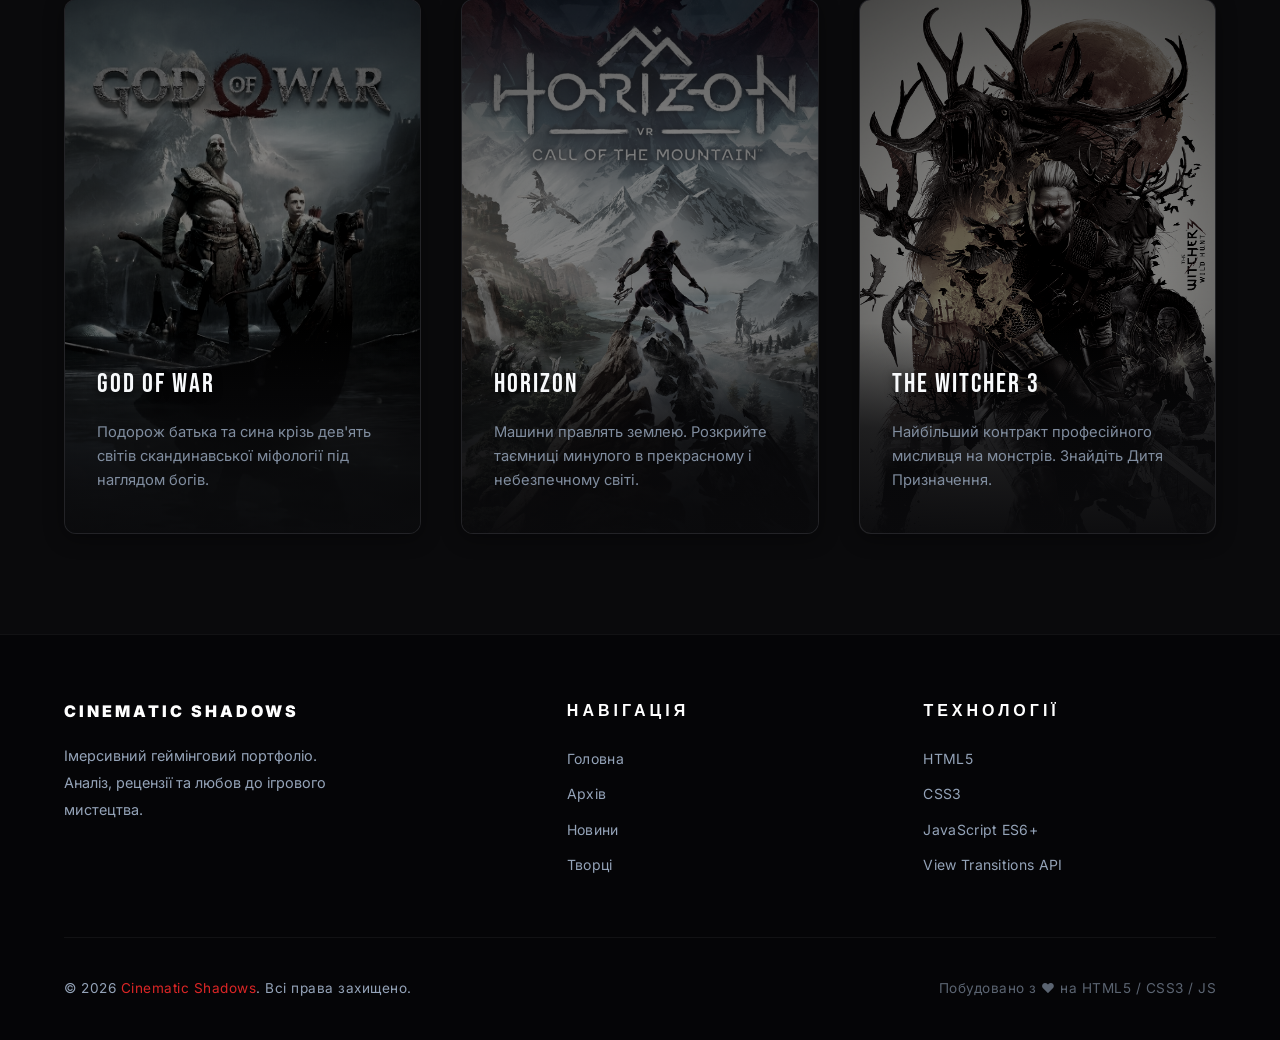
==== commit d9caa1f9: "Add files via upload" ====
--- a/archive.html
+++ b/archive.html
@@ -8,12 +8,17 @@
     <title>Cinematic Shadows | Archive</title>
     <link rel="preconnect" href="https://fonts.googleapis.com">
     <link rel="preconnect" href="https://fonts.gstatic.com" crossorigin>
-    <link href="https://fonts.googleapis.com/css2?family=Roboto:wght@300;400;700;900&display=swap" rel="stylesheet">
+    <link href="https://fonts.googleapis.com/css2?family=Bebas+Neue&family=Inter:wght@300;400;500;700&display=swap" rel="stylesheet">
     <link rel="stylesheet" href="css/styles.css">
+    <link rel="stylesheet" href="css/page-styles.css">
 </head>
 
 <body class="dark-mode">
-    <div id="preloader"><div class="loader-text">LOADING...</div></div>
+    <div class="scroll-progress"></div>
+    <div id="preloader">
+        <div class="preloader-logo-text">CINEMATIC<br><span class="red">SHADOWS</span></div>
+        <div class="preloader-bar"><div class="preloader-bar-fill"></div></div>
+    </div>
     <div class="cursor"><span class="cursor-label"></span></div>
     <div class="cursor-follower"></div>
 
@@ -39,8 +44,8 @@
                     data-lang-key="archive_title_red">АРХІВ</span>
             </h2>
 
-            <div class="search-container reveal" style="max-width: 600px; margin: 0 auto 4rem; position: relative;">
-                <input type="text" id="game-search" placeholder="Search games..." style="width: 100%; padding: 1rem 1.5rem; background: rgba(255,255,255,0.05); border: 1px solid rgba(255,255,255,0.1); border-radius: var(--radius-md); color: var(--white); font-size: 1.1rem; outline: none; transition: border-color 0.3s ease;">
+            <div class="search-container reveal">
+                <input type="text" id="game-search" data-lang-key="search_placeholder" data-lang-attr="placeholder" placeholder="Пошук ігор…">
             </div>
 
             <div id="games-grid" class="games-grid">
@@ -50,9 +55,31 @@
     </main>
 
     <footer>
-        <div class="footer-content">
-            <p>&copy; 2026 <span class="red">Cinematic Shadows</span>. <span data-lang-key="footer_rights">Всі права
-                    захищено.</span></p>
+        <div class="footer-inner">
+            <div class="footer-grid">
+                <div class="footer-brand">
+                    <a href="index.html" class="logo" data-lang-key="site_logo">CINEMATIC SHADOWS</a>
+                    <p data-lang-key="footer_desc">Імерсивний геймінговий портфоліо. Аналіз, рецензії та любов до ігрового мистецтва.</p>
+                </div>
+                <div class="footer-col">
+                    <h4 data-lang-key="footer_nav_title">НАВІГАЦІЯ</h4>
+                    <a href="index.html" data-lang-key="nav_home">Головна</a>
+                    <a href="archive.html" data-lang-key="nav_archive">Архів</a>
+                    <a href="news.html" data-lang-key="nav_news">Новини</a>
+                    <a href="credits.html" data-lang-key="nav_credits">Творці</a>
+                </div>
+                <div class="footer-col">
+                    <h4 data-lang-key="footer_stack_title">ТЕХНОЛОГІЇ</h4>
+                    <span>HTML5</span>
+                    <span>CSS3</span>
+                    <span>JavaScript ES6+</span>
+                    <span>View Transitions API</span>
+                </div>
+            </div>
+            <div class="footer-bottom">
+                <p>&copy; 2026 <span class="red">Cinematic Shadows</span>. <span data-lang-key="footer_rights">Всі права захищено.</span></p>
+                <p class="footer-made" data-lang-key="footer_made">Побудовано з ♥ на HTML5 / CSS3 / JS</p>
+            </div>
         </div>
     </footer>
 
--- a/css/styles.css
+++ b/css/styles.css
@@ -1,665 +1,1243 @@
-:root {
-    --bg-main: #0a0a0c;
-    --bg-card: #15151a;
-    --accent: #dc2626;
-    --white: #ffffff;
-    --text-main: #f8fafc;
-    --text-muted: #94a3b8;
-    --font-primary: 'Roboto', sans-serif;
-    --transition-smooth: all 0.5s cubic-bezier(0.23, 1, 0.32, 1);
-    --letter-spacing-wide: 5px;
-    --radius-md: 12px;
-}
-
-/* Global Reset */
-* {
-    margin: 0;
-    padding: 0;
-    box-sizing: border-box;
-    cursor: none;
-    text-decoration: none !important;
-    /* Force no underlines */
-    list-style: none !important;
-    /* Force no dots */
-    outline: none;
-}
-
-/* Preloader */
-#preloader {
-    position: fixed;
-    top: 0; left: 0;
-    width: 100%; height: 100vh;
-    background: var(--bg-main);
-    z-index: 999999;
-    display: flex;
-    justify-content: center;
-    align-items: center;
-    transition: opacity 0.6s ease-out, visibility 0.6s ease-out;
-}
-
-.loader-text {
-    font-weight: 900;
-    font-size: 1.5rem;
-    letter-spacing: 15px;
-    color: var(--white);
-    animation: pulse 1.5s infinite;
-}
-
-@keyframes pulse {
-    0%, 100% { opacity: 1; }
-    50% { opacity: 0.3; }
-}
-
-body {
-    background-color: var(--bg-main);
-    color: var(--text-main);
-    font-family: var(--font-primary);
-    line-height: 1.6;
-    overflow-x: hidden;
-    min-height: 100vh;
-    display: flex;
-    flex-direction: column;
-}
-
-/* Cinematic Noise Overlay */
-body::after {
-    content: "";
-    position: fixed;
-    top: -50%;
-    left: -50%;
-    width: 200%;
-    height: 200%;
-    background: url('https://grainy-gradients.vercel.app/noise.svg');
-    opacity: 0.05;
-    pointer-events: none;
-    z-index: 9999;
-    animation: grain 8s steps(10) infinite;
-}
-
-@keyframes grain {
-
-    0%,
-    100% {
-        transform: translate(0, 0)
-    }
-
-    10% {
-        transform: translate(-5%, -10%)
-    }
-
-    20% {
-        transform: translate(-15%, 5%)
-    }
-
-    30% {
-        transform: translate(7%, -25%)
-    }
-
-    40% {
-        transform: translate(-5%, 25%)
-    }
-
-    50% {
-        transform: translate(-15%, 10%)
-    }
-
-    60% {
-        transform: translate(15%, 0%)
-    }
-
-    70% {
-        transform: translate(0%, 15%)
-    }
-
-    80% {
-        transform: translate(3%, 35%)
-    }
-
-    90% {
-        transform: translate(-10%, 10%)
-    }
-}
-
-main {
-    flex: 1;
-}
-
-h1,
-h2,
-h3 {
-    text-transform: uppercase;
-    font-weight: 900;
-}
-
-/* Custom Cursor */
-.cursor {
-    width: 6px;
-    height: 6px;
-    background-color: var(--accent);
-    border-radius: 50%;
-    position: fixed;
-    top: 0;
-    left: 0;
-    pointer-events: none;
-    z-index: 99999999;
-    transform: translate(-50%, -50%);
-    transition: transform 0.2s cubic-bezier(0.23, 1, 0.32, 1), background-color 0.3s ease;
-    display: flex;
-    justify-content: center;
-    align-items: center;
-    overflow: hidden;
-}
-
-.cursor-label {
-    font-size: 0;
-    font-weight: 900;
-    color: var(--white);
-    letter-spacing: 1px;
-    text-transform: uppercase;
-    transition: font-size 0.3s ease;
-}
-
-.cursor-follower {
-    width: 30px;
-    height: 30px;
-    border: 1.5px solid var(--accent);
-    border-radius: 50%;
-    position: fixed;
-    top: 0;
-    left: 0;
-    pointer-events: none;
-    z-index: 9999;
-    transform: translate(-50%, -50%);
-    transition: transform 0.1s ease-out, border-color 0.4s ease, width 0.3s ease, height 0.3s ease, opacity 0.3s ease;
-}
-
-.cursor-active .cursor-follower {
-    transform: translate(-50%, -50%) scale(1.5);
-    opacity: 0.5;
-}
-
-.cursor-view .cursor {
-    width: 80px;
-    height: 80px;
-    background-color: var(--accent);
-}
-
-.cursor-view .cursor-label {
-    font-size: 0.7rem;
-}
-
-.cursor-view .cursor-follower {
-    width: 90px;
-    height: 90px;
-    opacity: 0;
-}
-
-.cursor-on-red .cursor {
-    background-color: var(--white);
-}
-
-.cursor-on-red .cursor-follower {
-    border-color: var(--white);
-}
-
-/* Navigation & Header */
-header {
-    padding: 1.2rem 5%;
-    position: fixed;
-    width: 100%;
-    top: 0;
-    z-index: 100;
-    background: rgba(10, 10, 12, 0.9);
-    backdrop-filter: blur(20px);
-    border-bottom: 1px solid rgba(255, 255, 255, 0.05);
-}
-
-nav {
-    display: grid;
-    grid-template-columns: 250px 1fr 250px;
-    /* Stable fixed side columns */
-    align-items: center;
-}
-
-.logo {
-    font-weight: 900;
-    font-size: 1.1rem;
-    letter-spacing: 3px;
-    color: var(--white);
-    transition: var(--transition-smooth);
-    view-transition-name: site-logo;
-}
-
-
-.logo:hover {
-    color: var(--accent);
-}
-
-.nav-links {
-    display: flex;
-    gap: 3rem;
-    justify-self: center;
-}
-
-.nav-links a {
-    font-size: 0.85rem;
-    font-weight: 700;
-    color: var(--text-muted);
-    text-transform: uppercase;
-    letter-spacing: 2px;
-    transition: var(--transition-smooth);
-}
-
-.nav-links a:hover {
-    color: var(--accent);
-}
-
-.lang-switcher {
-    justify-self: end;
-}
-
-.btn-lang {
-    background: transparent;
-    border: 1px solid rgba(255, 255, 255, 0.2);
-    color: var(--white);
-    padding: 0.5rem 1.4rem;
-    font-weight: 700;
-    border-radius: 6px;
-    min-width: 80px;
-    /* Stable width */
-    text-align: center;
-    transition: var(--transition-smooth);
-}
-
-.btn-lang:hover {
-    border-color: var(--accent);
-    background: var(--accent);
-}
-
-/* --- Global Transition Settings --- */
-::view-transition-old(root),
-::view-transition-new(root) {
-    animation-duration: 0.8s;
-    animation-timing-function: cubic-bezier(0.23, 1, 0.32, 1);
-}
-
-.game-detail-hero {
-    view-transition-name: active-game-hero;
-}
-
-/* Hero Section */
-.hero {
-    height: 100vh;
-    display: flex;
-    justify-content: center;
-    align-items: center;
-    text-align: center;
-    position: relative;
-    padding: 0 5%;
-}
-
-.hero-bg {
-    position: absolute;
-    top: 0;
-    left: 0;
-    width: 100%;
-    height: 100%;
-    background-size: cover;
-    background-position: center;
-    z-index: -1;
-}
-
-.split-title {
-    font-size: clamp(3rem, 10vw, 6rem);
-    margin-bottom: 2rem;
-    letter-spacing: 10px;
-}
-
-.white {
-    color: var(--white);
-}
-
-.red {
-    color: var(--accent);
-}
-
-.hero p {
-    font-size: 1.2rem;
-    color: var(--text-muted);
-    margin-bottom: 3rem;
-    letter-spacing: 5px;
-}
-
-.btn-primary {
-    display: inline-block;
-    padding: 1.2rem 4rem;
-    background: var(--accent);
-    color: var(--white);
-    font-weight: 900;
-    letter-spacing: 3px;
-    border-radius: 8px;
-    transition: var(--transition-smooth);
-    box-shadow: 0 10px 30px rgba(220, 38, 38, 0.3);
-}
-
-.btn-primary:hover {
-    transform: translateY(-5px);
-    background: #ff1f1f;
-    box-shadow: 0 15px 40px rgba(220, 38, 38, 0.5);
-}
-
-/* Game Cards Archive */
-.archive-section {
-    padding: 160px 5% 100px;
-}
-
-.section-title {
-    text-align: center;
-    font-size: clamp(2rem, 5vw, 3.5rem);
-    margin-bottom: 5rem;
-    letter-spacing: 8px;
-}
-
-.games-grid {
-    display: grid;
-    grid-template-columns: repeat(auto-fill, minmax(400px, 1fr));
-    gap: 3rem;
-    view-transition-name: games-grid;
-}
-
-
-.game-card {
-    background-color: var(--bg-card);
-    border-radius: var(--radius-md);
-    overflow: hidden;
-    position: relative;
-    transition: transform 0.6s cubic-bezier(0.23, 1, 0.32, 1),
-        box-shadow 0.8s cubic-bezier(0.23, 1, 0.32, 1),
-        border-color 0.6s ease;
-    border: 1px solid rgba(255, 255, 255, 0.03);
-    transform-style: preserve-3d;
-    perspective: 1000px;
-    transform: translateZ(0);
-    /* Hardware Acceleration */
-    backface-visibility: hidden;
-}
-
-
-.card-image {
-    height: 700px;
-    background-size: cover;
-    background-position: center;
-    filter: grayscale(100%) brightness(0.4);
-    transition: transform 1.2s cubic-bezier(0.23, 1, 0.32, 1),
-        filter 1s cubic-bezier(0.23, 1, 0.32, 1);
-}
-
-.card-info {
-    position: absolute;
-    bottom: -1px;
-    left: -1px;
-    width: calc(100% + 2px);
-    padding: 3rem 2.5rem;
-    background: linear-gradient(to top, rgba(10, 10, 12, 1) 0%, rgba(10, 10, 12, 0.5) 70%, transparent 100%);
-    backdrop-filter: blur(25px);
-    z-index: 2;
-    transition: var(--transition-smooth);
-    transform: translateZ(10px);
-    will-change: transform, opacity;
-}
-
-
-.game-title {
-    font-size: 1.6rem;
-    margin-bottom: 1rem;
-    letter-spacing: 3px;
-    transition: color 0.4s ease;
-}
-
-.game-desc {
-    font-size: 0.95rem;
-    color: var(--text-muted);
-    line-height: 1.6;
-    max-width: 90%;
-    transition: color 0.4s ease;
-}
-
-.game-card:hover {
-    transform: translateY(-10px) scale(1.01);
-    border-color: rgba(255, 255, 255, 0.15);
-}
-
-.game-card:hover .card-image {
-    filter: grayscale(0%) brightness(0.9);
-    transform: scale(1.05) translateZ(20px);
-}
-
-/* Game Theme Glows */
-.game-card[data-game="resident-evil"]:hover {
-    box-shadow: 0 20px 50px rgba(255, 77, 77, 0.15);
-}
-
-.game-card[data-game="tlou"]:hover {
-    box-shadow: 0 20px 50px rgba(76, 175, 80, 0.15);
-}
-
-.game-card[data-game="metro"]:hover {
-    box-shadow: 0 20px 50px rgba(255, 152, 0, 0.15);
-}
-
-.game-card[data-game="cyberpunk"]:hover {
-    box-shadow: 0 20px 50px rgba(241, 196, 15, 0.15);
-}
-
-.game-card[data-game="ghost"]:hover {
-    box-shadow: 0 20px 50px rgba(255, 255, 255, 0.1);
-}
-
-.game-card[data-game="elden-ring"]:hover {
-    box-shadow: 0 20px 50px rgba(212, 175, 55, 0.15);
-}
-
-.game-card[data-game="gow"]:hover {
-    box-shadow: 0 20px 50px rgba(204, 0, 0, 0.15);
-}
-
-.game-card[data-game="horizon"]:hover {
-    box-shadow: 0 20px 50px rgba(0, 188, 212, 0.15);
-}
-
-.game-card[data-game="witcher"]:hover {
-    box-shadow: 0 20px 50px rgba(156, 39, 176, 0.15);
-}
-
-/* Game Colors */
-.game-card[data-game="resident-evil"] .game-title {
-    color: #ff4d4d;
-    text-shadow: 0 0 15px rgba(255, 77, 77, 0.3);
-}
-
-.game-card[data-game="tlou"] .game-title {
-    color: #4caf50;
-    text-shadow: 0 0 15px rgba(76, 175, 80, 0.3);
-}
-
-.game-card[data-game="metro"] .game-title {
-    color: #ff9800;
-    text-shadow: 0 0 15px rgba(255, 152, 0, 0.3);
-}
-
-.game-card[data-game="cyberpunk"] .game-title {
-    color: #f1c40f;
-    text-shadow: 0 0 15px rgba(241, 196, 15, 0.3);
-}
-
-.game-card[data-game="ghost"] .game-title {
-    color: #ffffff;
-    text-shadow: 0 0 15px rgba(255, 255, 255, 0.3);
-}
-
-.game-card[data-game="elden-ring"] .game-title {
-    color: #d4af37;
-    text-shadow: 0 0 15px rgba(212, 175, 55, 0.3);
-}
-
-.game-card[data-game="gow"] .game-title {
-    color: #cc0000;
-    text-shadow: 0 0 15px rgba(204, 0, 0, 0.3);
-}
-
-.game-card[data-game="horizon"] .game-title {
-    color: #00bcd4;
-    text-shadow: 0 0 15px rgba(0, 188, 212, 0.3);
-}
-
-.game-card[data-game="witcher"] .game-title {
-    color: #9c27b0;
-    text-shadow: 0 0 15px rgba(156, 39, 176, 0.3);
-}
-
-/* Credits Page AAA Design */
-.credits-section {
-    padding: 160px 5% 100px;
-    max-width: 1200px;
-    margin: 0 auto;
-    width: 100%;
-}
-
-.credits-row {
-    display: flex;
-    align-items: center;
-    padding: 2.5rem 0;
-    border-bottom: 1px solid rgba(255, 255, 255, 0.05);
-}
-
-.credits-label {
-    width: 300px;
-    font-size: 0.9rem;
-    font-weight: 900;
-    color: var(--text-muted);
-    letter-spacing: 3px;
-    text-transform: uppercase;
-}
-
-.credits-line {
-    flex: 1;
-    height: 1px;
-    background: linear-gradient(to right, var(--accent), transparent);
-    margin: 0 3rem;
-    opacity: 0.2;
-}
-
-.credits-data {
-    font-size: 2rem;
-    font-weight: 900;
-    letter-spacing: 2px;
-    text-transform: uppercase;
-}
-
-.red-accent {
-    color: var(--accent);
-}
-
-/* Footer Global Consistency */
-footer {
-    padding: 2.5rem 5%;
-    background: #050507;
-    text-align: center;
-    border-top: 1px solid rgba(255, 255, 255, 0.05);
-}
-
-footer p {
-    font-size: 0.9rem;
-    color: var(--text-muted);
-    letter-spacing: 1px;
-}
-
-/* Animations */
-.reveal {
-    opacity: 0;
-    transform: translateY(40px);
-    transition: opacity 1.2s cubic-bezier(0.23, 1, 0.32, 1), transform 1.2s cubic-bezier(0.23, 1, 0.32, 1);
-}
-
-.reveal.active {
-    opacity: 1;
-    transform: translateY(0);
-}
-
-@media (max-width: 900px) {
-    nav {
-        grid-template-columns: 1fr auto;
-    }
-
-    .nav-links {
-        display: none;
-    }
-
-    .credits-row {
-        flex-direction: column;
-        align-items: flex-start;
-    }
-
-    .credits-label {
-        margin-bottom: 1rem;
-    }
-
-    .credits-line {
-        display: none;
-    }
-
-    .credits-data {
-        font-size: 1.5rem;
-    }
-}
-
-/* Lightbox Gallery */
-.lightbox {
-    position: fixed;
-    top: 0; left: 0; width: 100%; height: 100vh;
-    background: rgba(0, 0, 0, 0.9);
-    backdrop-filter: blur(20px);
-    z-index: 9999999;
-    display: flex;
-    justify-content: center;
-    align-items: center;
-    opacity: 0;
-    visibility: hidden;
-    transition: opacity 0.4s ease, visibility 0.4s ease;
-}
-
-.lightbox.active {
-    opacity: 1;
-    visibility: visible;
-}
-
-.lightbox-img {
-    max-width: 90%;
-    max-height: 90vh;
-    object-fit: contain;
-    border-radius: var(--radius-md);
-    box-shadow: 0 20px 60px rgba(0,0,0,0.8);
-    transform: scale(0.95);
-    transition: transform 0.4s cubic-bezier(0.23, 1, 0.32, 1);
-}
-
-.lightbox.active .lightbox-img {
-    transform: scale(1);
-}
-
-.lightbox-close {
-    position: absolute;
-    top: 30px;
-    right: 40px;
-    font-size: 3rem;
-    color: var(--white);
-    background: transparent;
-    border: none;
-    font-weight: 300;
-    line-height: 1;
-    transition: color 0.3s ease;
-}
-
-.lightbox-close:hover {
-    color: var(--accent);
-}+﻿:root {
+    --bg-main: #0a0a0c;
+    --bg-card: #15151a;
+    --accent: #dc2626;
+    --white: #ffffff;
+    --text-main: #f8fafc;
+    --text-muted: #94a3b8;
+    --font-display: 'Bebas Neue', sans-serif;
+    --font-body: 'Inter', sans-serif;
+    --transition-smooth: all 0.5s cubic-bezier(0.23, 1, 0.32, 1);
+    --radius-md: 12px;
+    --ease-smooth: cubic-bezier(0.19, 1, 0.22, 1);
+
+    /* RGBA color variables for transparency */
+    --white-rgb: 255, 255, 255;
+    --bg-main-rgb: 10, 10, 12;
+}
+
+/* Global Reset */
+* {
+    margin: 0;
+    padding: 0;
+    box-sizing: border-box;
+    cursor: none;
+    text-decoration: none !important;
+    /* Force no underlines */
+    list-style: none !important;
+    /* Force no dots */
+    outline: none;
+}
+
+/* Preloader — Cinematic */
+#preloader {
+    position: fixed;
+    top: 0; left: 0;
+    width: 100%; height: 100vh;
+    background: var(--bg-main);
+    z-index: 999999;
+    display: flex;
+    flex-direction: column;
+    justify-content: center;
+    align-items: center;
+    gap: 2rem;
+    opacity: 1;
+    visibility: visible;
+    transition: opacity 0.4s ease-out, visibility 0.4s ease-out;
+}
+
+.preloader-logo-text {
+    font-family: var(--font-display);
+    font-size: clamp(2rem, 5vw, 3rem);
+    letter-spacing: 16px;
+    color: var(--white);
+    text-align: center;
+    line-height: 1.15;
+    opacity: 0;
+    transform: translateY(16px);
+}
+
+.preloader-logo-text.preloader-animate {
+    animation: preloaderFadeUp 0.6s ease-out both;
+}
+
+.preloader-bar {
+    width: 160px;
+    height: 1px;
+    background: rgba(var(--white-rgb), 0.08);
+    overflow: hidden;
+}
+
+.preloader-bar-fill {
+    height: 100%;
+    width: 0%;
+    background: var(--accent);
+}
+
+.preloader-bar-fill.preloader-animate {
+    animation: barFill 0.6s ease-out 0.2s both;
+}
+
+@keyframes preloaderFadeUp {
+    from { opacity: 0; transform: translateY(16px); }
+    to   { opacity: 1; transform: translateY(0); }
+}
+
+@keyframes barFill {
+    to { width: 100%; }
+}
+
+html {
+    /* Prevent scrollbar from causing layout shift */
+    overflow-y: scroll;
+}
+
+body {
+    background-color: var(--bg-main);
+    color: var(--text-main);
+    font-family: var(--font-body);
+    line-height: 1.6;
+    overflow-x: hidden;
+    min-height: 100vh;
+    display: flex;
+    flex-direction: column;
+}
+
+/* Cinematic Noise Overlay */
+body::after {
+    content: "";
+    position: fixed;
+    top: -50%;
+    left: -50%;
+    width: 200%;
+    height: 200%;
+    background: url('https://grainy-gradients.vercel.app/noise.svg');
+    opacity: 0.05;
+    pointer-events: none;
+    z-index: 9999;
+    animation: grain 8s steps(10) infinite;
+}
+
+@keyframes grain {
+
+    0%,
+    100% {
+        transform: translate(0, 0)
+    }
+
+    10% {
+        transform: translate(-5%, -10%)
+    }
+
+    20% {
+        transform: translate(-15%, 5%)
+    }
+
+    30% {
+        transform: translate(7%, -25%)
+    }
+
+    40% {
+        transform: translate(-5%, 25%)
+    }
+
+    50% {
+        transform: translate(-15%, 10%)
+    }
+
+    60% {
+        transform: translate(15%, 0%)
+    }
+
+    70% {
+        transform: translate(0%, 15%)
+    }
+
+    80% {
+        transform: translate(3%, 35%)
+    }
+
+    90% {
+        transform: translate(-10%, 10%)
+    }
+}
+
+main {
+    flex: 1;
+}
+
+h1,
+h2,
+h3 {
+    font-family: var(--font-display);
+    text-transform: uppercase;
+    font-weight: 400;
+}
+
+/* Custom Cursor */
+.cursor {
+    width: 6px;
+    height: 6px;
+    background-color: var(--accent);
+    border-radius: 50%;
+    position: fixed;
+    top: 0;
+    left: 0;
+    pointer-events: none;
+    z-index: 99999999;
+    transform: translate(-50%, -50%);
+    transition: transform 0.2s cubic-bezier(0.23, 1, 0.32, 1), background-color 0.3s ease;
+    display: flex;
+    justify-content: center;
+    align-items: center;
+    overflow: hidden;
+}
+
+.cursor-label {
+    font-size: 0;
+    font-weight: 900;
+    color: var(--white);
+    letter-spacing: 1px;
+    text-transform: uppercase;
+    transition: font-size 0.3s ease;
+}
+
+.cursor-follower {
+    width: 30px;
+    height: 30px;
+    border: 1.5px solid var(--accent);
+    border-radius: 50%;
+    position: fixed;
+    top: 0;
+    left: 0;
+    pointer-events: none;
+    z-index: 9999;
+    transform: translate(-50%, -50%);
+    transition: transform 0.1s ease-out, border-color 0.4s ease, width 0.3s ease, height 0.3s ease, opacity 0.3s ease;
+}
+
+.cursor-active .cursor-follower {
+    transform: translate(-50%, -50%) scale(1.5);
+    opacity: 0.5;
+}
+
+.cursor-view .cursor {
+    width: 80px;
+    height: 80px;
+    background-color: var(--accent);
+}
+
+.cursor-view .cursor-label {
+    font-size: 0.7rem;
+}
+
+.cursor-view .cursor-follower {
+    width: 90px;
+    height: 90px;
+    opacity: 0;
+}
+
+.cursor-on-red .cursor {
+    background-color: var(--white);
+}
+
+.cursor-on-red .cursor-follower {
+    border-color: var(--white);
+}
+
+/* Navigation & Header */
+header {
+    padding: 1.2rem 5%;
+    position: fixed;
+    width: 100%;
+    top: 0;
+    z-index: 100;
+    background: rgba(var(--bg-main-rgb), 0.9);
+    backdrop-filter: blur(20px);
+    border-bottom: 1px solid rgba(var(--white-rgb), 0.05);
+}
+
+nav {
+    display: grid;
+    grid-template-columns: 250px 1fr 250px;
+    /* Stable fixed side columns */
+    align-items: center;
+}
+
+.logo {
+    font-weight: 900;
+    font-size: 1.1rem;
+    letter-spacing: 3px;
+    color: var(--white);
+    transition: var(--transition-smooth);
+    view-transition-name: site-logo;
+}
+
+
+.logo:hover {
+    color: var(--accent);
+}
+
+.nav-links {
+    display: flex;
+    gap: 3rem;
+    justify-self: center;
+}
+
+.nav-links a {
+    font-size: 0.85rem;
+    font-weight: 700;
+    color: var(--text-muted);
+    text-transform: uppercase;
+    letter-spacing: 2px;
+    transition: var(--transition-smooth);
+}
+
+.nav-links a:hover {
+    color: var(--accent);
+}
+
+.lang-switcher {
+    justify-self: end;
+}
+
+.btn-lang {
+    background: transparent;
+    border: 1px solid rgba(var(--white-rgb), 0.2);
+    color: var(--white);
+    padding: 0.5rem 1.4rem;
+    font-weight: 700;
+    border-radius: 6px;
+    min-width: 80px;
+    /* Stable width */
+    text-align: center;
+    transition: var(--transition-smooth);
+}
+
+.btn-lang:hover {
+    border-color: var(--accent);
+    background: var(--accent);
+}
+
+/* --- Global Transition Settings --- */
+::view-transition-old(root),
+::view-transition-new(root) {
+    animation-duration: 0.8s;
+    animation-timing-function: cubic-bezier(0.23, 1, 0.32, 1);
+}
+
+.game-detail-hero {
+    view-transition-name: active-game-hero;
+}
+
+/* Hero Section */
+.hero {
+    height: 100vh;
+    display: flex;
+    justify-content: center;
+    align-items: center;
+    text-align: center;
+    position: relative;
+    padding: 0 5%;
+}
+
+.hero-bg {
+    position: absolute;
+    top: 0;
+    left: 0;
+    width: 100%;
+    height: 100%;
+    background-size: cover;
+    background-position: center;
+    z-index: -1;
+}
+
+.split-title {
+    font-size: clamp(3rem, 10vw, 6rem);
+    margin-bottom: 2rem;
+    letter-spacing: 10px;
+}
+
+.white {
+    color: var(--white);
+}
+
+.red {
+    color: var(--accent);
+}
+
+.hero p {
+    font-size: 1.2rem;
+    color: var(--text-muted);
+    margin-bottom: 3rem;
+    letter-spacing: 5px;
+}
+
+.btn-primary {
+    display: inline-block;
+    padding: 1.2rem 4rem;
+    background: var(--accent);
+    color: var(--white);
+    font-weight: 900;
+    letter-spacing: 3px;
+    border-radius: 8px;
+    transition: var(--transition-smooth);
+    box-shadow: 0 10px 30px rgba(220, 38, 38, 0.3);
+}
+
+.btn-primary:hover {
+    transform: translateY(-5px);
+    background: #ff1f1f;
+    box-shadow: 0 15px 40px rgba(220, 38, 38, 0.5);
+}
+
+/* Game Cards Archive */
+.archive-section {
+    padding: 160px 5% 100px;
+}
+
+.section-title {
+    text-align: center;
+    font-size: clamp(2rem, 5vw, 3.5rem);
+    margin-bottom: 5rem;
+    letter-spacing: 8px;
+}
+
+.games-grid {
+    display: grid;
+    grid-template-columns: repeat(auto-fill, minmax(350px, 1fr));
+    gap: 2.5rem;
+    view-transition-name: games-grid;
+}
+
+
+.game-card {
+    background-color: var(--bg-card);
+    border-radius: var(--radius-md);
+    overflow: hidden;
+    position: relative;
+    transition: transform 0.4s cubic-bezier(0.4, 0, 0.2, 1),
+                box-shadow 0.6s cubic-bezier(0.4, 0, 0.2, 1),
+                border-color 0.6s cubic-bezier(0.4, 0, 0.2, 1),
+                opacity 0.3s ease;
+    border: 1px solid rgba(var(--white-rgb), 0.06);
+    box-shadow: 0 4px 20px rgba(0, 0, 0, 0.4);
+}
+
+.card-image {
+    aspect-ratio: 2/3;
+    min-height: 450px;
+    max-height: 600px;
+    background-size: cover;
+    background-position: center;
+    filter: grayscale(80%) brightness(0.5) contrast(1.1);
+    transition: transform 0.5s cubic-bezier(0.4, 0, 0.2, 1),
+                filter 0.4s ease;
+    position: relative;
+    image-rendering: -webkit-optimize-contrast;
+}
+
+.game-card:hover .card-image {
+    filter: grayscale(0%) brightness(0.9) contrast(1.05);
+    transform: scale(1.05) translateY(5px);
+}
+
+.card-image::after {
+    content: '';
+    position: absolute;
+    inset: 0;
+    background: radial-gradient(circle at center, transparent 40%, rgba(0, 0, 0, 0.4) 100%);
+    pointer-events: none;
+    opacity: 1;
+    transition: opacity 0.4s ease;
+}
+
+.game-card:hover .card-image::after {
+    opacity: 0.2;
+}
+
+.card-info {
+    position: absolute;
+    bottom: 0;
+    left: 0;
+    right: 0;
+    padding: 2.5rem 2rem;
+    background: linear-gradient(
+        to top,
+        rgba(var(--bg-main-rgb), 0.95) 0%,
+        rgba(var(--bg-main-rgb), 0.75) 50%,
+        transparent 100%
+    );
+    z-index: 2;
+    transition: padding 0.4s ease, background 0.4s ease;
+}
+
+.game-card:hover .card-info {
+    padding-bottom: 3rem;
+    background: linear-gradient(
+        to top,
+        rgba(var(--bg-main-rgb), 0.98) 0%,
+        rgba(var(--bg-main-rgb), 0.85) 60%,
+        transparent 100%
+    );
+}
+
+.game-title {
+    font-size: 1.7rem;
+    margin-bottom: 0.8rem;
+    letter-spacing: 2px;
+    transition: letter-spacing 0.3s ease, color 0.3s ease;
+    text-shadow: 0 2px 10px rgba(0, 0, 0, 0.8);
+}
+
+.game-card:hover .game-title {
+    letter-spacing: 3px;
+    color: var(--accent);
+}
+
+.game-desc {
+    font-size: 0.92rem;
+    color: var(--text-muted);
+    line-height: 1.65;
+    max-width: 95%;
+    transition: color 0.3s ease, opacity 0.3s ease;
+    opacity: 0.85;
+}
+
+.game-card:hover .game-desc {
+    opacity: 1;
+    color: var(--text-main);
+}
+
+/* Game Theme Colors - Now handled dynamically via theme.js module
+   This eliminates 90+ lines of repetitive CSS and makes adding new games easier */
+
+/* Credits page: section shell (inner blocks set max-width) */
+.credits-section {
+    width: 100%;
+    max-width: none;
+    margin: 0;
+    padding: 0;
+}
+
+.red-accent {
+    color: var(--accent);
+}
+
+/* Footer Global Consistency */
+footer {
+    padding: 4rem 5% 2.5rem;
+    background: #050507;
+    border-top: 1px solid rgba(var(--white-rgb), 0.05);
+}
+
+/* Animations */
+.reveal {
+    opacity: 0;
+    transform: translateY(15px) scale(0.98);
+    transition: opacity 0.5s var(--ease-smooth),
+                transform 0.5s var(--ease-smooth);
+}
+
+.reveal.active {
+    opacity: 1;
+    transform: translateY(0) scale(1);
+}
+
+/* Smooth page transitions */
+@media (prefers-reduced-motion: no-preference) {
+    ::view-transition-old(root),
+    ::view-transition-new(root) {
+        animation-duration: 0.5s;
+        animation-timing-function: var(--ease-smooth);
+    }
+}
+
+@media (max-width: 900px) {
+    nav {
+        grid-template-columns: 1fr auto;
+    }
+
+    .nav-links {
+        display: none;
+    }
+
+}
+
+/* Lightbox Gallery */
+.lightbox {
+    position: fixed;
+    top: 0; left: 0; width: 100%; height: 100vh;
+    background: rgba(0, 0, 0, 0.9);
+    backdrop-filter: blur(20px);
+    z-index: 9999999;
+    display: flex;
+    justify-content: center;
+    align-items: center;
+    opacity: 0;
+    visibility: hidden;
+    transition: opacity 0.4s ease, visibility 0.4s ease;
+}
+
+.lightbox.active {
+    opacity: 1;
+    visibility: visible;
+}
+
+.lightbox-img {
+    max-width: 90%;
+    max-height: 90vh;
+    object-fit: contain;
+    border-radius: var(--radius-md);
+    box-shadow: 0 20px 60px rgba(0,0,0,0.8);
+    transform: scale(0.95);
+    transition: transform 0.4s cubic-bezier(0.23, 1, 0.32, 1);
+}
+
+.lightbox.active .lightbox-img {
+    transform: scale(1);
+}
+
+.lightbox-close {
+    position: absolute;
+    top: 30px;
+    right: 40px;
+    font-size: 3rem;
+    color: var(--white);
+    background: transparent;
+    border: none;
+    font-weight: 300;
+    line-height: 1;
+    transition: color 0.3s ease;
+}
+
+.lightbox-close:hover {
+    color: var(--accent);
+}
+
+/* =============================================
+   ACTIVE NAV LINK
+   ============================================= */
+.nav-links a.active {
+    color: var(--white);
+    position: relative;
+}
+
+.nav-links a.active::after {
+    content: '';
+    position: absolute;
+    bottom: -6px;
+    left: 0;
+    width: 100%;
+    height: 2px;
+    background: var(--accent);
+    border-radius: 1px;
+    box-shadow: 0 0 8px rgba(220, 38, 38, 0.5);
+}
+
+/* =============================================
+   SCROLL PROGRESS BAR
+   ============================================= */
+.scroll-progress {
+    position: fixed;
+    top: 0;
+    left: 0;
+    height: 2px;
+    background: linear-gradient(to right, var(--accent), #ff6b6b);
+    z-index: 100001;
+    width: 0%;
+    transition: width 0.05s linear;
+    box-shadow: 0 0 10px rgba(220, 38, 38, 0.7);
+    pointer-events: none;
+}
+
+/* =============================================
+   FOOTER GRID
+   ============================================= */
+.footer-inner {
+    max-width: 1400px;
+    margin: 0 auto;
+}
+
+.footer-grid {
+    display: grid;
+    grid-template-columns: 1.5fr 1fr 1fr;
+    gap: 4rem;
+    padding-bottom: 3rem;
+    border-bottom: 1px solid rgba(var(--white-rgb), 0.05);
+    margin-bottom: 2.5rem;
+}
+
+.footer-brand .logo {
+    font-size: 1rem;
+    display: inline-block;
+    margin-bottom: 1.2rem;
+}
+
+.footer-brand > p {
+    font-size: 0.9rem;
+    color: var(--text-muted);
+    line-height: 1.85;
+    max-width: 280px;
+}
+
+.footer-col h4 {
+    font-family: var(--font-display);
+    font-size: 1rem;
+    letter-spacing: 4px;
+    margin-bottom: 1.5rem;
+    color: var(--white);
+}
+
+.footer-col a,
+.footer-col span {
+    display: block;
+    font-size: 0.875rem;
+    color: var(--text-muted);
+    margin-bottom: 0.8rem;
+    transition: color 0.3s ease;
+    letter-spacing: 0.3px;
+}
+
+.footer-col a:hover {
+    color: var(--accent);
+}
+
+.footer-bottom {
+    display: flex;
+    justify-content: space-between;
+    align-items: center;
+    flex-wrap: wrap;
+    gap: 0.75rem;
+}
+
+.footer-bottom p {
+    font-size: 0.85rem;
+    color: var(--text-muted);
+    letter-spacing: 0.5px;
+}
+
+.footer-made {
+    opacity: 0.6;
+}
+
+@media (max-width: 900px) {
+    .footer-grid {
+        grid-template-columns: 1fr;
+        gap: 2.5rem;
+    }
+    .footer-bottom {
+        flex-direction: column;
+        text-align: center;
+    }
+}
+
+/* =============================================
+   FEATURED GAMES (Homepage)
+   ============================================= */
+.featured-section {
+    padding: 100px 5% 120px;
+    background: linear-gradient(to bottom, transparent, rgba(13, 13, 16, 0.6));
+}
+
+.featured-header {
+    text-align: center;
+    margin-bottom: 5rem;
+}
+
+.featured-header .section-title {
+    margin-bottom: 1rem;
+}
+
+.featured-header-subtitle {
+    font-size: 0.9rem;
+    color: var(--text-muted);
+    letter-spacing: 5px;
+    text-transform: uppercase;
+}
+
+.featured-grid {
+    display: grid;
+    grid-template-columns: repeat(3, 1fr);
+    gap: 2rem;
+    margin-bottom: 5rem;
+}
+
+.featured-card {
+    position: relative;
+    border-radius: var(--radius-md);
+    overflow: hidden;
+    aspect-ratio: 2/3;
+    min-height: 450px;
+    border: 1px solid rgba(var(--white-rgb), 0.05);
+    box-shadow: 0 8px 30px rgba(0, 0, 0, 0.4);
+    transition: transform 0.3s cubic-bezier(0.4, 0, 0.2, 1),
+                box-shadow 0.3s cubic-bezier(0.4, 0, 0.2, 1),
+                border-color 0.3s ease;
+}
+
+.featured-card:hover {
+    transform: translateY(-8px);
+    border-color: rgba(var(--white-rgb), 0.15);
+    box-shadow: 0 20px 40px rgba(0, 0, 0, 0.6);
+}
+
+.featured-card-bg {
+    position: absolute;
+    inset: 0;
+    background-size: cover;
+    background-position: center;
+    filter: grayscale(70%) brightness(0.45);
+    transition: filter 0.3s ease;
+}
+
+.featured-card:hover .featured-card-bg {
+    filter: grayscale(0%) brightness(0.85) contrast(1.05);
+}
+
+.featured-card-info {
+    position: absolute;
+    bottom: 0;
+    left: 0;
+    right: 0;
+    padding: 2rem 1.8rem;
+    background: linear-gradient(
+        to top,
+        rgba(var(--bg-main-rgb), 0.95) 0%,
+        rgba(var(--bg-main-rgb), 0.85) 40%,
+        rgba(var(--bg-main-rgb), 0.5) 70%,
+        transparent 100%
+    );
+}
+
+.featured-rating {
+    font-family: var(--font-display);
+    font-size: 3rem;
+    line-height: 1;
+    color: var(--accent);
+    margin-bottom: 0.5rem;
+    text-shadow: 0 0 20px rgba(220, 38, 38, 0.4);
+    background: rgba(220, 38, 38, 0.15);
+    backdrop-filter: blur(10px);
+    padding: 0.5rem 1rem;
+    border-radius: 8px;
+    display: inline-block;
+    box-shadow: 0 4px 15px rgba(220, 38, 38, 0.3);
+    transition: box-shadow 0.3s ease, background 0.3s ease;
+}
+
+.featured-card:hover .featured-rating {
+    box-shadow: 0 6px 20px rgba(220, 38, 38, 0.5);
+    background: rgba(220, 38, 38, 0.2);
+}
+
+.featured-title {
+    font-family: var(--font-display);
+    font-size: 1.6rem;
+    letter-spacing: 2px;
+    color: var(--white);
+    margin-bottom: 0.3rem;
+    font-weight: 400;
+    transition: letter-spacing 0.3s ease;
+}
+
+.featured-card:hover .featured-title {
+    letter-spacing: 2.5px;
+}
+
+.featured-subtitle-card {
+    font-size: 0.78rem;
+    color: var(--text-muted);
+    letter-spacing: 2px;
+    text-transform: uppercase;
+    transition: color 0.3s ease, opacity 0.3s ease;
+    opacity: 0.8;
+}
+
+.featured-card:hover .featured-subtitle-card {
+    color: var(--text-main);
+    opacity: 1;
+}
+
+.featured-cta {
+    text-align: center;
+}
+
+@media (max-width: 900px) {
+    .featured-grid {
+        grid-template-columns: 1fr;
+        max-width: 420px;
+        margin: 0 auto 4rem;
+    }
+}
+
+/* =============================================
+   NEWS PAGE
+   ============================================= */
+.news-section {
+    padding: 160px 5% 100px;
+    max-width: 1400px;
+    margin: 0 auto;
+    width: 100%;
+}
+
+.news-grid {
+    display: flex;
+    flex-direction: column;
+    gap: 4rem;
+}
+
+.news-article {
+    display: grid;
+    grid-template-columns: 1fr 1fr;
+    background: var(--bg-card);
+    border-radius: var(--radius-md);
+    overflow: hidden;
+    border: 1px solid rgba(var(--white-rgb), 0.03);
+    transition: transform 0.6s cubic-bezier(0.23, 1, 0.32, 1), box-shadow 0.6s ease;
+}
+
+.news-article:hover {
+    transform: translateY(-5px);
+    box-shadow: 0 20px 40px rgba(0, 0, 0, 0.5);
+    border-color: rgba(var(--white-rgb), 0.1);
+}
+
+.news-image {
+    height: 100%;
+    min-height: 400px;
+    background-size: cover;
+    background-position: center;
+    filter: grayscale(80%) brightness(0.6);
+    transition: filter 0.8s ease;
+}
+
+.news-article:hover .news-image {
+    filter: grayscale(0%) brightness(0.9);
+}
+
+.news-content {
+    padding: 4rem 3rem;
+    display: flex;
+    flex-direction: column;
+    justify-content: center;
+}
+
+.news-date {
+    font-size: 0.85rem;
+    color: var(--accent);
+    text-transform: uppercase;
+    letter-spacing: 3px;
+    margin-bottom: 1.5rem;
+    font-weight: 700;
+}
+
+.news-title {
+    font-family: var(--font-body);
+    font-size: 2.2rem;
+    font-weight: 700;
+    margin-bottom: 1.5rem;
+    line-height: 1.2;
+    letter-spacing: -0.02em;
+    text-transform: none;
+}
+
+.news-desc {
+    font-size: 1.1rem;
+    color: var(--text-muted);
+    line-height: 1.8;
+    margin-bottom: 3rem;
+}
+
+.news-btn {
+    align-self: flex-start;
+    padding: 0.8rem 2.5rem;
+    border: 1px solid rgba(var(--white-rgb), 0.2);
+    background: transparent;
+    color: var(--white);
+    font-weight: 700;
+    text-transform: uppercase;
+    letter-spacing: 2px;
+    border-radius: 6px;
+    transition: var(--transition-smooth);
+}
+
+.news-article:hover .news-btn {
+    border-color: var(--accent);
+    background: var(--accent);
+}
+
+@media (max-width: 900px) {
+    .news-article {
+        grid-template-columns: 1fr;
+    }
+    .news-image {
+        min-height: 250px;
+    }
+    .news-content {
+        padding: 2.5rem 1.5rem;
+    }
+}
+
+/* Mixed-script headlines (Latin + Cyrillic): Inter instead of display font */
+.article-title {
+    font-family: var(--font-body);
+    font-weight: 700;
+    text-transform: none;
+    letter-spacing: -0.02em;
+}
+
+.article-body h3 {
+    font-family: var(--font-body);
+    font-weight: 700;
+    text-transform: none;
+    letter-spacing: normal;
+}
+
+/* --- Credits page (about studio) --- */
+.credits-hero {
+    padding: 120px 5% 3.5rem;
+    background: linear-gradient(180deg, rgba(220, 38, 38, 0.07) 0%, transparent 50%),
+        linear-gradient(180deg, var(--bg-main) 0%, #070709 100%);
+    border-bottom: 1px solid rgba(var(--white-rgb), 0.05);
+}
+
+.credits-hero-inner {
+    max-width: 900px;
+    margin: 0 auto;
+    text-align: center;
+}
+
+.credits-hero .section-title {
+    margin-bottom: 1.5rem;
+}
+
+.credits-hero-tagline {
+    font-family: var(--font-body);
+    font-size: clamp(1rem, 2vw, 1.15rem);
+    color: var(--text-muted);
+    line-height: 1.75;
+    max-width: 52ch;
+    margin: 0 auto;
+    font-weight: 400;
+}
+
+.credits-inner {
+    max-width: 1200px;
+    margin: 0 auto;
+    padding: 3.5rem 5% 100px;
+    width: 100%;
+}
+
+.credits-subsection-title {
+    font-family: var(--font-display);
+    font-size: clamp(1.25rem, 3vw, 1.75rem);
+    letter-spacing: 6px;
+    color: var(--white);
+    margin: 3.5rem 0 1.75rem;
+    font-weight: 400;
+}
+
+.credits-inner > .credits-subsection-title:first-child {
+    margin-top: 0;
+}
+
+.credits-stats {
+    display: grid;
+    grid-template-columns: repeat(3, 1fr);
+    gap: 1.5rem;
+    margin-bottom: 3rem;
+}
+
+.credits-stat-card {
+    background: var(--bg-card);
+    border: 1px solid rgba(var(--white-rgb), 0.06);
+    border-radius: var(--radius-md);
+    padding: 2rem 1.5rem;
+    text-align: center;
+    display: flex;
+    flex-direction: column;
+    gap: 0.65rem;
+    transition: border-color 0.3s ease, box-shadow 0.3s ease;
+}
+
+.credits-stat-card:hover {
+    border-color: rgba(220, 38, 38, 0.35);
+    box-shadow: 0 12px 40px rgba(0, 0, 0, 0.35);
+}
+
+.credits-stat-value {
+    font-family: var(--font-display);
+    font-size: clamp(2.5rem, 6vw, 3.5rem);
+    color: var(--accent);
+    line-height: 1;
+    letter-spacing: 4px;
+}
+
+.credits-stat-value--year {
+    color: var(--white);
+}
+
+.credits-stat-label {
+    font-family: var(--font-body);
+    font-size: 0.85rem;
+    color: var(--text-muted);
+    text-transform: uppercase;
+    letter-spacing: 2px;
+}
+
+.credits-about-grid {
+    display: grid;
+    grid-template-columns: 1fr 1fr;
+    gap: 3rem;
+    align-items: center;
+    margin-bottom: 1rem;
+}
+
+.credits-block-title {
+    font-size: 1.35rem;
+    color: var(--accent);
+    margin-bottom: 1.25rem;
+    letter-spacing: 3px;
+    font-weight: 400;
+}
+
+.credits-prose {
+    font-family: var(--font-body);
+    font-size: 1.05rem;
+    line-height: 1.85;
+    color: var(--text-muted);
+    max-width: 65ch;
+}
+
+.credits-about-figure {
+    margin: 0;
+}
+
+.credits-about-image {
+    min-height: 320px;
+    border-radius: var(--radius-md);
+    background: url('../assets/cyber-poster.jpg') center/cover no-repeat;
+    filter: grayscale(75%) contrast(1.05);
+    box-shadow: 0 24px 60px rgba(0, 0, 0, 0.45);
+    border: 1px solid rgba(var(--white-rgb), 0.06);
+}
+
+.credits-timeline {
+    list-style: none;
+    margin: 0 0 2rem;
+    padding: 0 0 0 1.25rem;
+    border-left: 2px solid rgba(var(--white-rgb), 0.1);
+}
+
+.credits-timeline-item {
+    position: relative;
+    padding-bottom: 2rem;
+    padding-left: 0.25rem;
+}
+
+.credits-timeline-item:last-child {
+    padding-bottom: 0;
+}
+
+.credits-timeline-dot {
+    position: absolute;
+    left: -1.6rem;
+    top: 0.35rem;
+    width: 12px;
+    height: 12px;
+    background: var(--accent);
+    border-radius: 50%;
+    box-shadow: 0 0 12px rgba(220, 38, 38, 0.6);
+}
+
+.credits-timeline-year {
+    font-family: var(--font-display);
+    font-size: 1.5rem;
+    letter-spacing: 4px;
+    color: var(--white);
+    display: block;
+    margin-bottom: 0.5rem;
+}
+
+.credits-timeline-desc {
+    font-family: var(--font-body);
+    font-size: 0.95rem;
+    color: var(--text-muted);
+    line-height: 1.65;
+    max-width: 50ch;
+}
+
+.credits-badge-grid {
+    display: flex;
+    flex-wrap: wrap;
+    gap: 0.75rem;
+    margin-bottom: 1rem;
+}
+
+.credits-badge {
+    font-family: var(--font-body);
+    font-size: 0.8rem;
+    font-weight: 600;
+    letter-spacing: 1px;
+    padding: 0.55rem 1.1rem;
+    border-radius: 999px;
+    background: rgba(var(--white-rgb), 0.05);
+    border: 1px solid rgba(var(--white-rgb), 0.1);
+    color: var(--text-main);
+}
+
+.credits-meta-grid {
+    display: grid;
+    grid-template-columns: repeat(3, 1fr);
+    gap: 1.25rem;
+}
+
+.credits-meta-card {
+    background: var(--bg-card);
+    border-radius: var(--radius-md);
+    padding: 1.75rem 1.5rem;
+    border: 1px solid rgba(var(--white-rgb), 0.05);
+}
+
+.credits-meta-label {
+    font-size: 0.72rem;
+    font-weight: 700;
+    letter-spacing: 2px;
+    color: var(--text-muted);
+    margin-bottom: 0.75rem;
+    text-transform: uppercase;
+}
+
+.credits-meta-value {
+    font-family: var(--font-body);
+    font-size: 1.15rem;
+    font-weight: 600;
+    color: var(--text-main);
+    line-height: 1.4;
+}
+
+.credits-meta-value--accent {
+    color: var(--accent);
+    font-size: 1.5rem;
+    font-weight: 700;
+    letter-spacing: 1px;
+}
+
+@media (max-width: 900px) {
+    .credits-stats {
+        grid-template-columns: 1fr;
+    }
+
+    .credits-about-grid {
+        grid-template-columns: 1fr;
+    }
+
+    .credits-about-image {
+        min-height: 220px;
+    }
+
+    .credits-meta-grid {
+        grid-template-columns: 1fr;
+    }
+}
--- a/css/page-styles.css
+++ b/css/page-styles.css
@@ -0,0 +1,253 @@
+/* =============================================
+   PAGE-SPECIFIC STYLES (moved from inline)
+   ============================================= */
+
+/* Archive page search */
+.search-container {
+    max-width: 600px;
+    margin: 0 auto 4rem;
+    position: relative;
+}
+
+#game-search {
+    width: 100%;
+    padding: 1rem 1.5rem;
+    background: rgba(var(--white-rgb), 0.05);
+    border: 1px solid rgba(var(--white-rgb), 0.1);
+    border-radius: var(--radius-md);
+    color: var(--white);
+    font-size: 1.1rem;
+    outline: none;
+    transition: border-color 0.3s ease;
+}
+
+#game-search:focus {
+    border-color: var(--accent);
+}
+
+/* Hero background with gradient overlay */
+.hero-bg {
+    position: absolute;
+    top: 0;
+    left: 0;
+    width: 100%;
+    height: 100%;
+    background-size: cover;
+    background-position: center;
+    z-index: -1;
+}
+
+/* Featured cards backgrounds */
+.featured-card-bg {
+    position: absolute;
+    inset: 0;
+    background-size: cover;
+    background-position: center;
+    filter: grayscale(60%) brightness(0.5) contrast(1.1);
+    transition: filter 0.4s cubic-bezier(0.4, 0, 0.2, 1),
+                transform 0.6s cubic-bezier(0.4, 0, 0.2, 1);
+    image-rendering: -webkit-optimize-contrast;
+    transform: scale(1);
+}
+
+.featured-card:hover .featured-card-bg {
+    filter: grayscale(0%) brightness(0.95) contrast(1.05);
+    transform: scale(1.08);
+}
+
+/* =============================================
+   GAME PAGE STYLES (moved from inline <style>)
+   ============================================= */
+
+.game-detail-hero {
+    height: 75vh;
+    position: relative;
+    display: flex;
+    align-items: flex-end;
+    padding: 0 5% 5rem;
+    background-size: cover;
+    background-position: center;
+    background-attachment: fixed;
+}
+
+.game-detail-hero::before {
+    content: '';
+    position: absolute;
+    top: 0;
+    left: 0;
+    width: 100%;
+    height: 100%;
+    background: linear-gradient(
+        to bottom,
+        transparent 0%,
+        rgba(var(--bg-main-rgb), 0.3) 40%,
+        rgba(var(--bg-main-rgb), 0.8) 70%,
+        var(--bg-main) 100%
+    );
+}
+
+.hero-content-inner {
+    position: relative;
+    z-index: 2;
+    max-width: 800px;
+}
+
+.game-page-title {
+    font-size: clamp(3rem, 8vw, 5rem);
+    margin-bottom: 0.5rem;
+    letter-spacing: 5px;
+}
+
+.game-page-subtitle {
+    font-size: 1.5rem;
+    color: var(--accent);
+    text-transform: uppercase;
+    font-weight: 700;
+    letter-spacing: 3px;
+    margin-bottom: 2rem;
+}
+
+.game-info-grid {
+    display: grid;
+    grid-template-columns: 2fr 1fr;
+    gap: 5rem;
+    padding: 5rem 5%;
+}
+
+.info-block h2 {
+    font-size: 1.5rem;
+    margin-bottom: 2rem;
+    border-left: 4px solid var(--accent);
+    padding-left: 1.5rem;
+    letter-spacing: 2px;
+}
+
+.info-text {
+    font-size: 1.1rem;
+    color: var(--text-muted);
+    line-height: 1.8;
+    margin-bottom: 3rem;
+}
+
+.features-list {
+    display: flex;
+    flex-direction: column;
+    gap: 1rem;
+}
+
+.feature-item {
+    display: flex;
+    align-items: center;
+    gap: 1rem;
+    font-weight: 700;
+    text-transform: uppercase;
+    letter-spacing: 1px;
+}
+
+.feature-dot {
+    width: 8px;
+    height: 8px;
+    background: var(--accent);
+    border-radius: 50%;
+}
+
+.meta-list {
+    background: var(--bg-card);
+    padding: 3rem;
+    border-radius: var(--radius-md);
+    border: 1px solid rgba(var(--white-rgb), 0.05);
+}
+
+.meta-item {
+    margin-bottom: 2rem;
+}
+
+.meta-label {
+    font-size: 0.8rem;
+    text-transform: uppercase;
+    color: var(--text-muted);
+    letter-spacing: 2px;
+    margin-bottom: 0.5rem;
+}
+
+.meta-value {
+    font-size: 1.2rem;
+    font-weight: 900;
+    color: var(--white);
+}
+
+@media (max-width: 900px) {
+    .game-info-grid {
+        grid-template-columns: 1fr;
+        gap: 3rem;
+    }
+}
+
+/* =============================================
+   ARTICLE PAGE STYLES (moved from inline <style>)
+   ============================================= */
+
+.article-hero {
+    height: 60vh;
+    background-size: cover;
+    background-position: center;
+    background-attachment: fixed;
+    display: flex;
+    align-items: flex-end;
+    position: relative;
+    view-transition-name: active-news-hero;
+}
+
+.article-hero::after {
+    content: '';
+    position: absolute;
+    top: 0;
+    left: 0;
+    width: 100%;
+    height: 100%;
+    background: linear-gradient(to top, var(--bg-main) 10%, transparent 80%);
+}
+
+.article-hero-content {
+    position: relative;
+    z-index: 2;
+    padding: 0 5% 4rem;
+    max-width: 1200px;
+    margin: 0 auto;
+    width: 100%;
+}
+
+.article-date {
+    font-size: 1rem;
+    color: var(--accent);
+    text-transform: uppercase;
+    letter-spacing: 4px;
+    margin-bottom: 1rem;
+    display: inline-block;
+}
+
+.article-title {
+    font-size: clamp(2.5rem, 6vw, 4.5rem);
+    margin-bottom: 1rem;
+    text-shadow: 0 5px 20px rgba(0, 0, 0, 0.8);
+    line-height: 1.1;
+}
+
+.article-body {
+    max-width: 800px;
+    margin: 4rem auto 10rem;
+    padding: 0 5%;
+    font-size: 1.2rem;
+    line-height: 1.9;
+    color: var(--text-main);
+}
+
+.article-body p {
+    margin-bottom: 2rem;
+}
+
+.article-body h3 {
+    margin: 3rem 0 1.5rem;
+    font-size: 1.8rem;
+    color: var(--white);
+}
